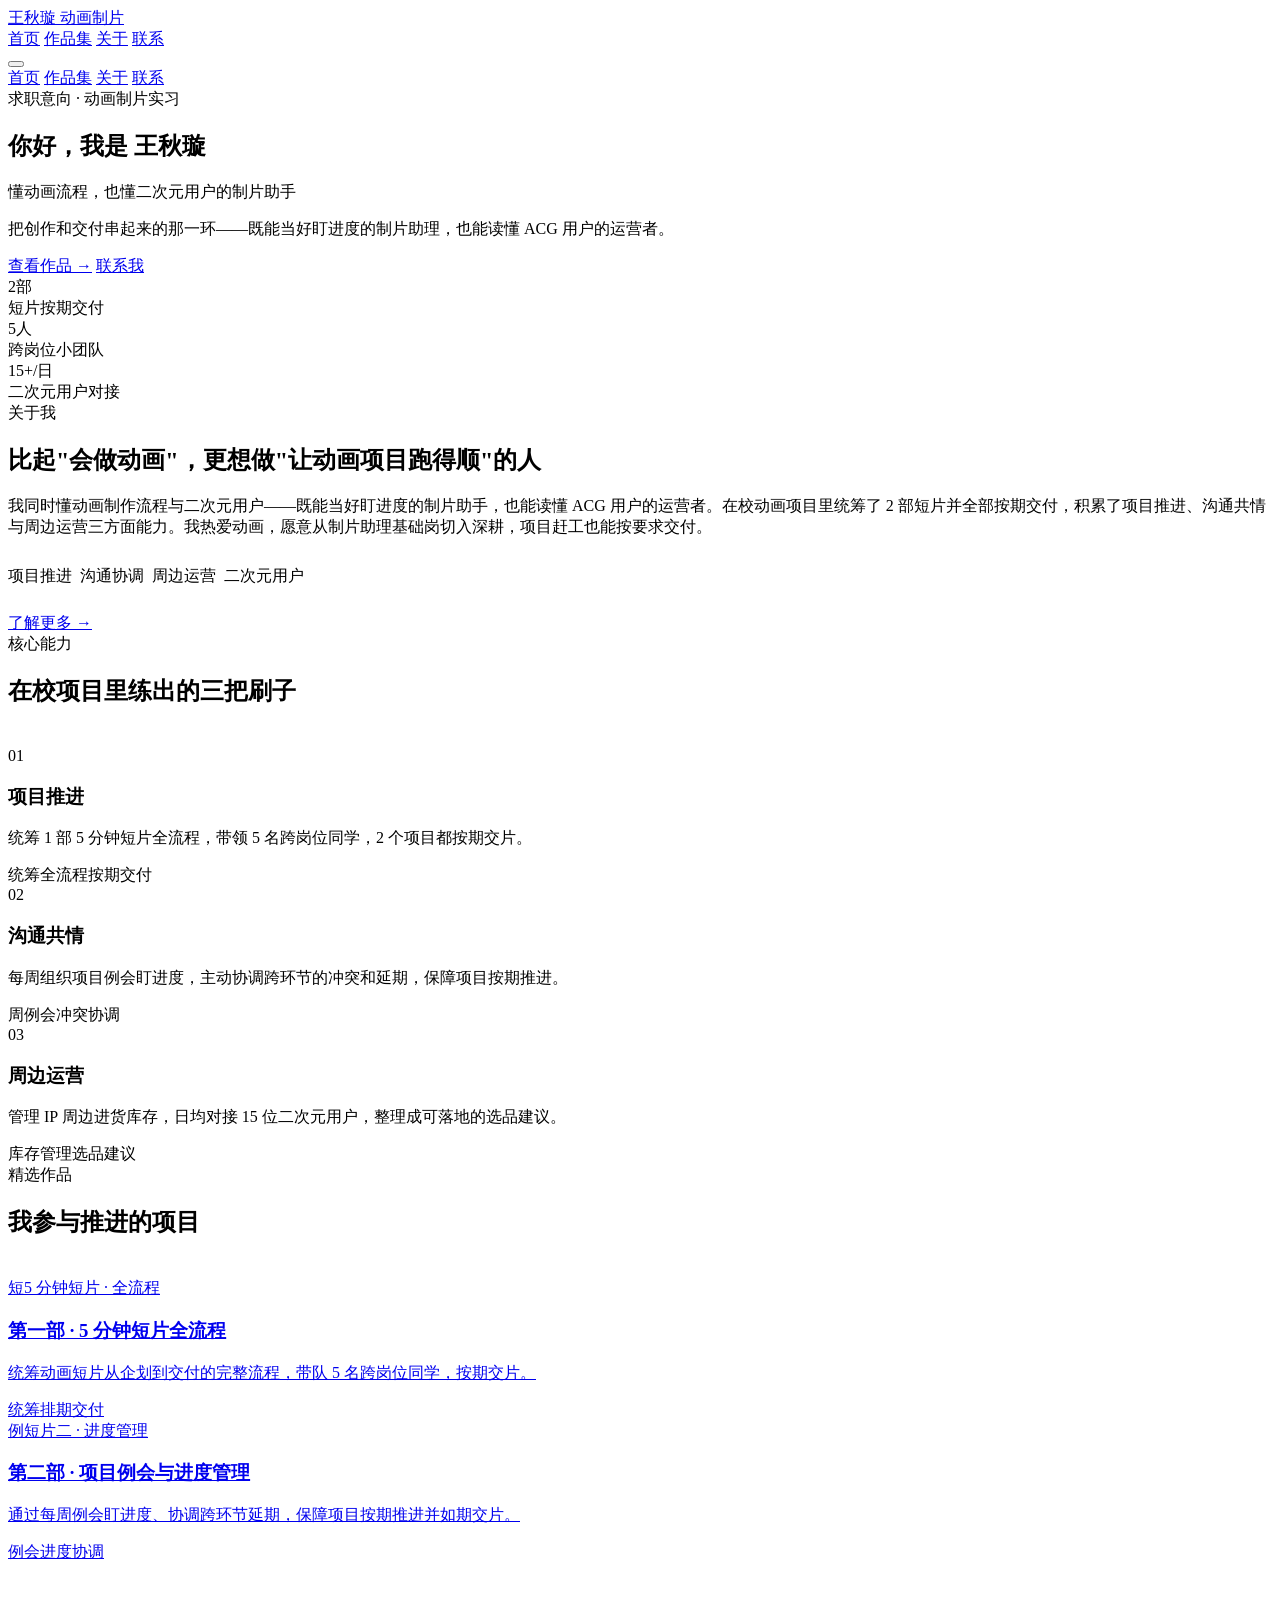
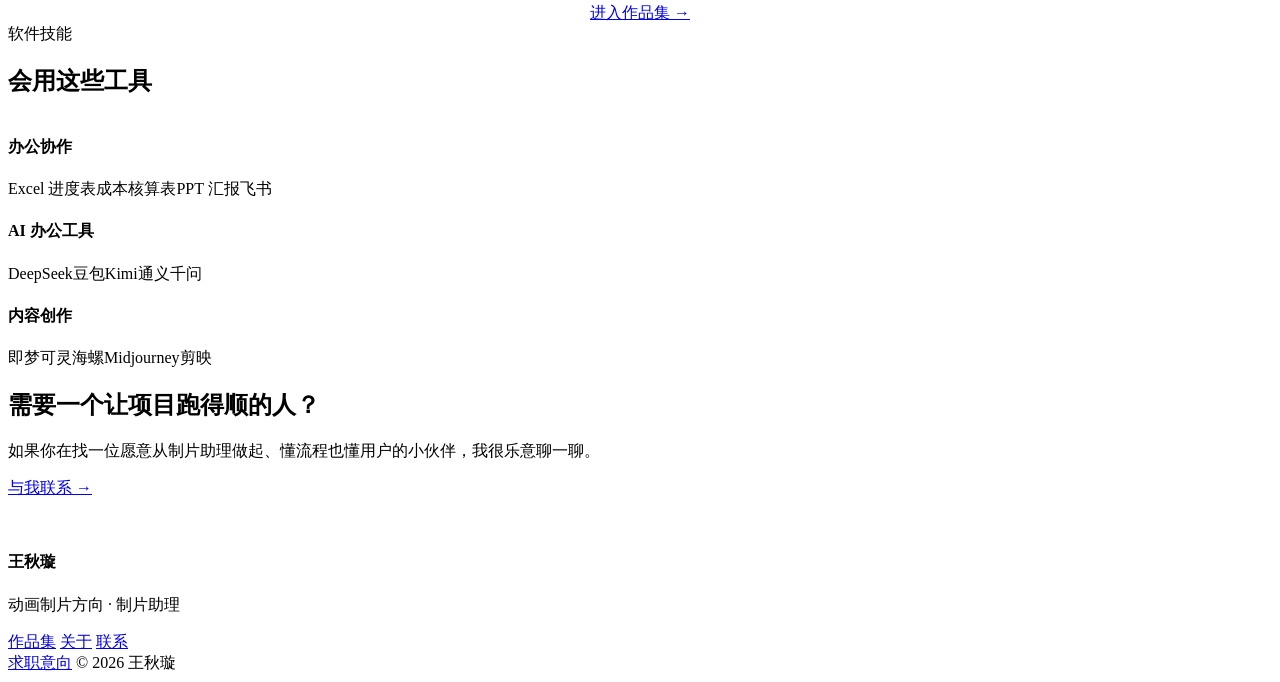
==== index.html @ 5dd46ca8 "add index.html" ====
<!doctype html>
<html lang="zh-CN">
<head>
  <meta charset="UTF-8" />
  <meta name="viewport" content="width=device-width, initial-scale=1.0" />
  <meta name="description" content="王秋璇 · 动画制片方向 · 个人作品集" />
  <title>王秋璇 · 动画制片</title>
  <link rel="icon" href="favicon.svg" type="image/svg+xml" />
  <link rel="stylesheet" href="css/style.css" />
</head>
<body>

  <div class="progress-bar"></div>

  <header class="site-header">
    <div class="container header-inner">
      <a class="brand" href="index.html" aria-label="回到首页">
        <span class="brand-name">王秋璇</span>
        <span class="brand-role">动画制片</span>
      </a>
      <nav class="site-nav" aria-label="主导航">
        <a href="index.html" class="active">首页</a>
        <a href="works.html">作品集</a>
        <a href="about.html">关于</a>
        <a href="contact.html">联系</a>
      </nav>
      <button class="menu-btn" aria-label="打开菜单" aria-expanded="false" type="button">
        <span class="bar"></span><span class="bar"></span><span class="bar"></span>
      </button>
    </div>
    <nav class="mobile-nav" aria-label="移动导航">
      <a href="index.html">首页</a>
      <a href="works.html">作品集</a>
      <a href="about.html">关于</a>
      <a href="contact.html">联系</a>
    </nav>
  </header>

  <!-- Hero：首屏入场动画（页面加载即触发） -->
  <section class="hero">
    <div class="container hero-inner">
      <span class="role-badge rise d1"><span class="dot"></span>求职意向 · 动画制片实习</span>
      <h1 class="rise d2">
        <span class="hi">你好，我是</span>
        王秋璇
      </h1>
      <p class="role-line rise d3">懂动画流程，也懂二次元用户的制片助手</p>
      <p class="tagline rise d4">把创作和交付串起来的那一环——既能当好盯进度的制片助理，也能读懂 ACG 用户的运营者。</p>
      <div class="actions rise d5">
        <a class="btn btn-primary" href="works.html">查看作品 <span class="ar">→</span></a>
        <a class="btn btn-outline" href="contact.html">联系我</a>
      </div>
      <div class="stats rise d5">
        <div class="stat"><div class="n">2<span>部</span></div><div class="l">短片按期交付</div></div>
        <div class="stat"><div class="n">5<span>人</span></div><div class="l">跨岗位小团队</div></div>
        <div class="stat"><div class="n">15<span>+/日</span></div><div class="l">二次元用户对接</div></div>
      </div>
    </div>
  </section>

  <!-- 定位 / 个人介绍 -->
  <section class="section">
    <div class="container">
      <div class="section-head reveal">
        <span class="eyebrow">关于我</span>
        <h2>比起"会做动画"，更想做"让动画项目跑得顺"的人</h2>
        <p>我同时懂动画制作流程与二次元用户——既能当好盯进度的制片助手，也能读懂 ACG 用户的运营者。在校动画项目里统筹了 2 部短片并全部按期交付，积累了项目推进、沟通共情与周边运营三方面能力。我热爱动画，愿意从制片助理基础岗切入深耕，项目赶工也能按要求交付。</p>
      </div>
      <div style="margin-top:1.8rem; display:flex; flex-wrap:wrap; gap:0.5rem" class="reveal" data-delay="1">
        <span class="chip">项目推进</span>
        <span class="chip">沟通协调</span>
        <span class="chip">周边运营</span>
        <span class="chip">二次元用户</span>
      </div>
      <div style="margin-top:1.6rem" class="reveal" data-delay="2">
        <a class="btn btn-ghost" href="about.html">了解更多 <span class="ar">→</span></a>
      </div>
    </div>
  </section>

  <!-- 三项核心能力 -->
  <section class="section section-tight">
    <div class="container">
      <div class="section-head reveal">
        <span class="eyebrow">核心能力</span>
        <h2>在校项目里练出的三把刷子</h2>
      </div>
      <div class="grid-3" style="margin-top:2.5rem">
        <div class="focus-card reveal">
          <span class="num">01</span>
          <h3>项目推进</h3>
          <p>统筹 1 部 5 分钟短片全流程，带领 5 名跨岗位同学，2 个项目都按期交片。</p>
          <div class="stat"><span class="chip">统筹全流程</span><span class="chip">按期交付</span></div>
        </div>
        <div class="focus-card reveal" data-delay="1">
          <span class="num">02</span>
          <h3>沟通共情</h3>
          <p>每周组织项目例会盯进度，主动协调跨环节的冲突和延期，保障项目按期推进。</p>
          <div class="stat"><span class="chip">周例会</span><span class="chip">冲突协调</span></div>
        </div>
        <div class="focus-card reveal" data-delay="2">
          <span class="num">03</span>
          <h3>周边运营</h3>
          <p>管理 IP 周边进货库存，日均对接 15 位二次元用户，整理成可落地的选品建议。</p>
          <div class="stat"><span class="chip">库存管理</span><span class="chip">选品建议</span></div>
        </div>
      </div>
    </div>
  </section>

  <!-- 精选作品 -->
  <section class="section section-tight">
    <div class="container">
      <div class="section-head reveal">
        <span class="eyebrow">精选作品</span>
        <h2>我参与推进的项目</h2>
      </div>
      <div class="grid-2" style="margin-top:2.5rem">
        <a class="card reveal" href="works.html">
          <div class="card-cover"><span class="initial">短</span><span class="cat">5 分钟短片 · 全流程</span></div>
          <div class="card-body">
            <h3>第一部 · 5 分钟短片全流程</h3>
            <p>统筹动画短片从企划到交付的完整流程，带队 5 名跨岗位同学，按期交片。</p>
            <div class="card-tags"><span class="chip">统筹</span><span class="chip">排期</span><span class="chip">交付</span></div>
          </div>
        </a>
        <a class="card reveal" data-delay="1" href="works.html">
          <div class="card-cover"><span class="initial">例</span><span class="cat">短片二 · 进度管理</span></div>
          <div class="card-body">
            <h3>第二部 · 项目例会与进度管理</h3>
            <p>通过每周例会盯进度、协调跨环节延期，保障项目按期推进并如期交片。</p>
            <div class="card-tags"><span class="chip">例会</span><span class="chip">进度</span><span class="chip">协调</span></div>
          </div>
        </a>
      </div>
      <div style="margin-top:2.5rem; text-align:center" class="reveal">
        <a class="btn btn-outline" href="works.html">进入作品集 <span class="ar">→</span></a>
      </div>
    </div>
  </section>

  <!-- 软件技能 -->
  <section class="section section-tight">
    <div class="container">
      <div class="section-head center reveal">
        <span class="eyebrow">软件技能</span>
        <h2>会用这些工具</h2>
      </div>
      <div class="grid-3" style="margin-top:2.5rem">
        <div class="tools-group reveal">
          <h4>办公协作</h4>
          <div>
            <span class="tag">Excel 进度表</span><span class="tag">成本核算表</span><span class="tag">PPT 汇报</span><span class="tag">飞书</span>
          </div>
        </div>
        <div class="tools-group reveal" data-delay="1">
          <h4>AI 办公工具</h4>
          <div>
            <span class="tag">DeepSeek</span><span class="tag">豆包</span><span class="tag">Kimi</span><span class="tag">通义千问</span>
          </div>
        </div>
        <div class="tools-group reveal" data-delay="2">
          <h4>内容创作</h4>
          <div>
            <span class="tag">即梦</span><span class="tag">可灵</span><span class="tag">海螺</span><span class="tag">Midjourney</span><span class="tag">剪映</span>
          </div>
        </div>
      </div>
    </div>
  </section>

  <!-- 底部 CTA -->
  <section class="section section-tight" style="padding-bottom:2rem">
    <div class="container">
      <div class="cta reveal">
        <h2>需要一个让项目跑得顺的人？</h2>
        <p>如果你在找一位愿意从制片助理做起、懂流程也懂用户的小伙伴，我很乐意聊一聊。</p>
        <div class="actions">
          <a class="btn btn-light" href="contact.html">与我联系 <span class="ar">→</span></a>
        </div>
      </div>
    </div>
  </section>

  <footer class="site-footer">
    <div class="container footer-inner">
      <div class="footer-brand">
        <h4>王秋璇</h4>
        <p>动画制片方向 · 制片助理</p>
      </div>
      <nav class="footer-nav" aria-label="页脚导航">
        <a href="works.html">作品集</a>
        <a href="about.html">关于</a>
        <a href="contact.html">联系</a>
      </nav>
      <div class="footer-links">
        <a href="contact.html">求职意向</a>
        <span class="year">© <span id="year"></span> 王秋璇</span>
      </div>
    </div>
  </footer>

  <script src="js/main.js"></script>
  <script>document.getElementById("year").textContent = new Date().getFullYear();</script>
</body>
</html>
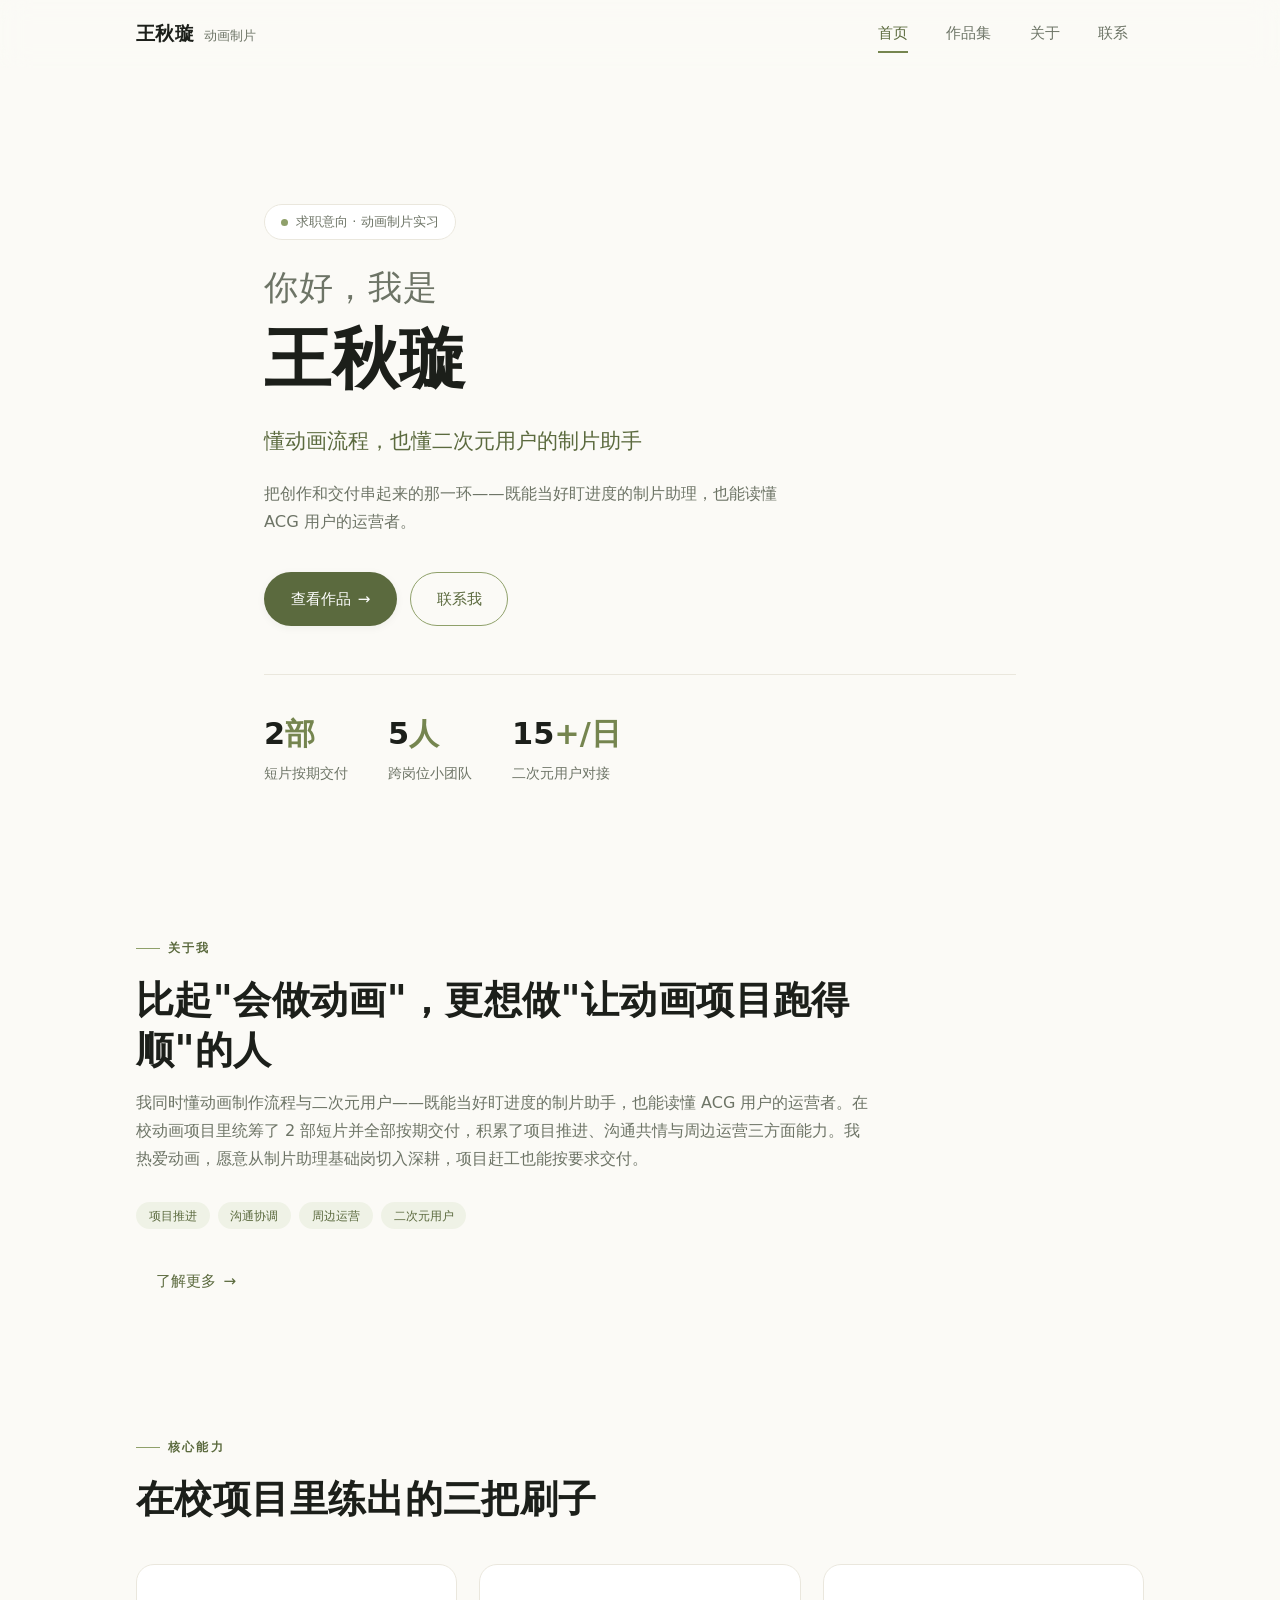
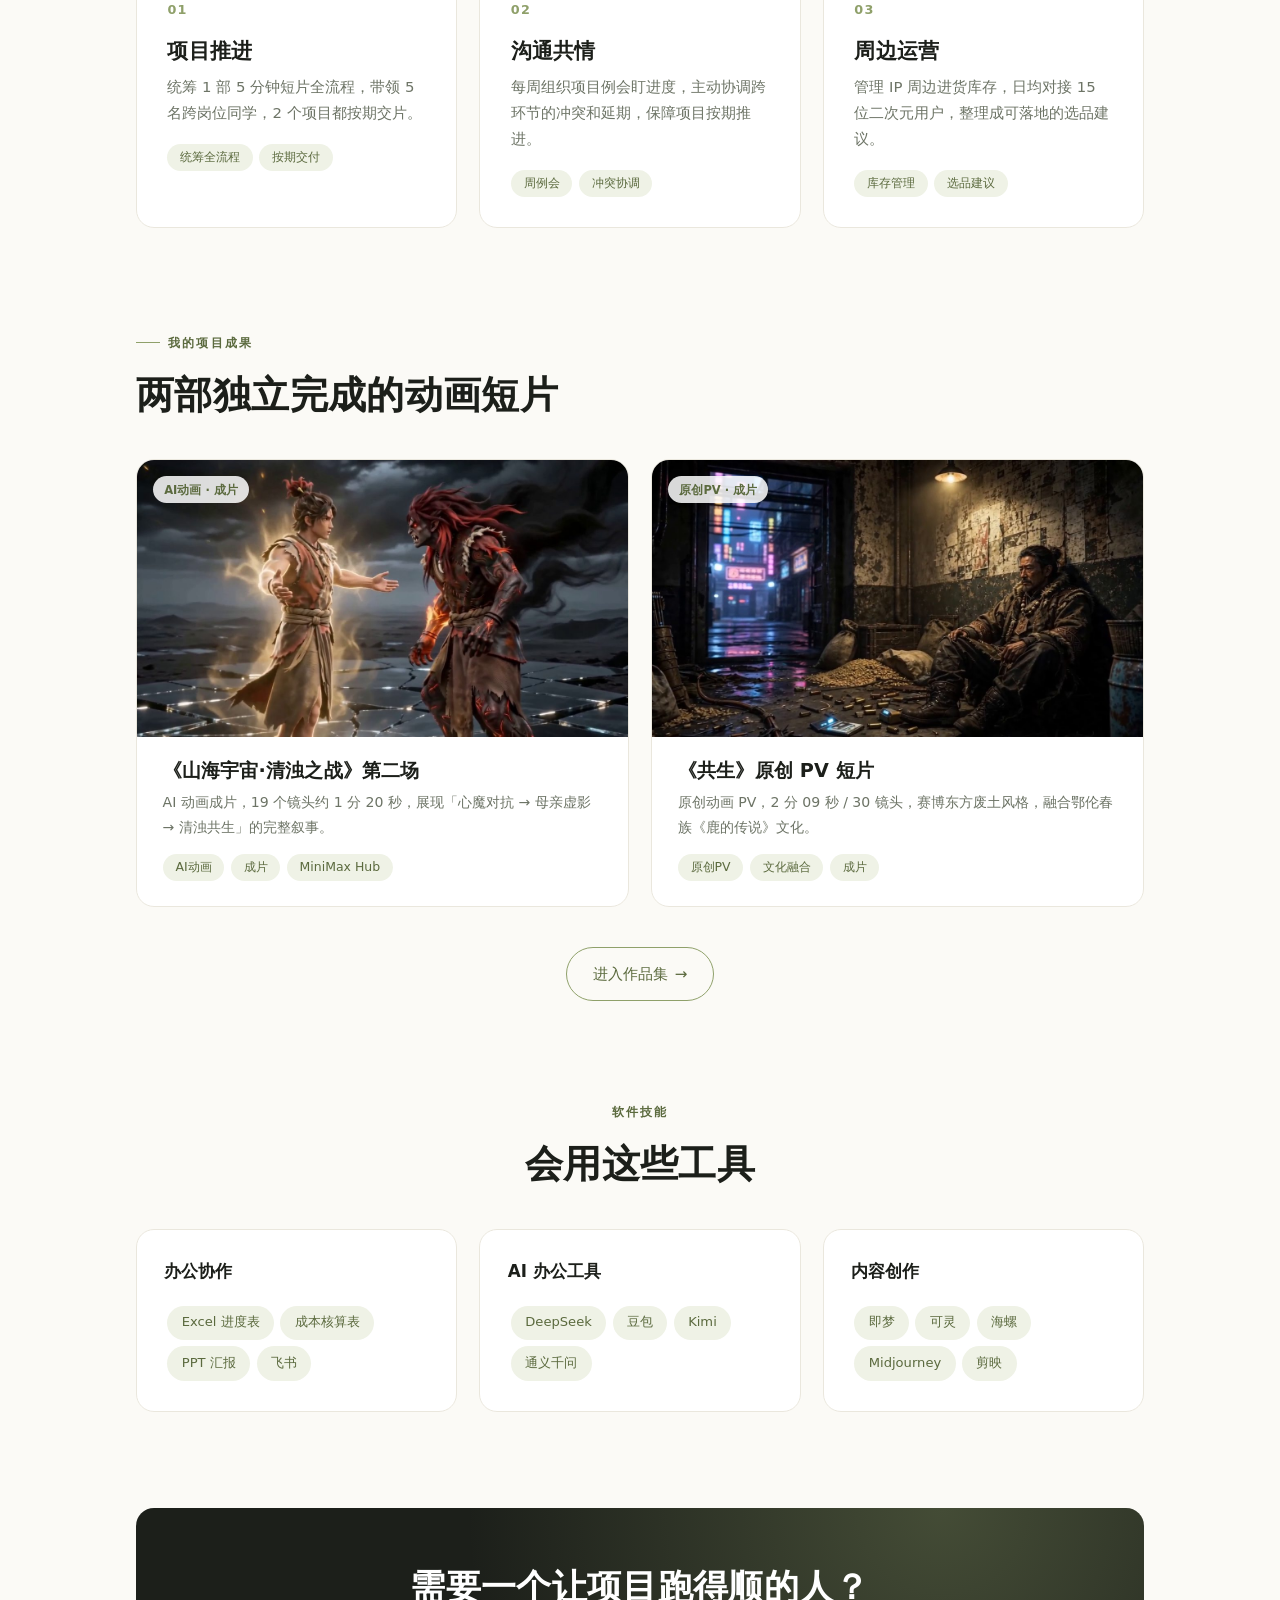
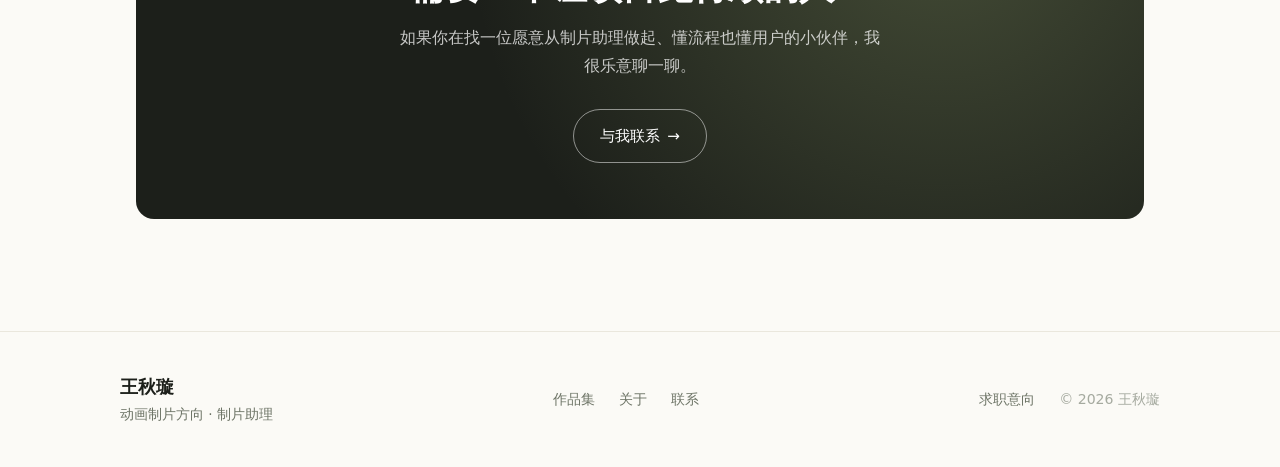
==== commit 9e6fc719: "update index.html" ====
--- a/index.html
+++ b/index.html
@@ -108,28 +108,34 @@
     </div>
   </section>
 
-  <!-- 精选作品 -->
+  <!-- 我的项目成果 -->
   <section class="section section-tight">
     <div class="container">
       <div class="section-head reveal">
-        <span class="eyebrow">精选作品</span>
-        <h2>我参与推进的项目</h2>
+        <span class="eyebrow">我的项目成果</span>
+        <h2>两部独立完成的动画短片</h2>
       </div>
       <div class="grid-2" style="margin-top:2.5rem">
         <a class="card reveal" href="works.html">
-          <div class="card-cover"><span class="initial">短</span><span class="cat">5 分钟短片 · 全流程</span></div>
+          <div class="card-cover">
+            <img src="assets/works/covers/qingzhuo_cover.jpg" alt="《清浊之战》封面" />
+            <span class="cat">AI动画 · 成片</span>
+          </div>
           <div class="card-body">
-            <h3>第一部 · 5 分钟短片全流程</h3>
-            <p>统筹动画短片从企划到交付的完整流程，带队 5 名跨岗位同学，按期交片。</p>
-            <div class="card-tags"><span class="chip">统筹</span><span class="chip">排期</span><span class="chip">交付</span></div>
+            <h3>《山海宇宙·清浊之战》第二场</h3>
+            <p>AI 动画成片，19 个镜头约 1 分 20 秒，展现「心魔对抗 → 母亲虚影 → 清浊共生」的完整叙事。</p>
+            <div class="card-tags"><span class="chip">AI动画</span><span class="chip">成片</span><span class="chip">MiniMax Hub</span></div>
           </div>
         </a>
         <a class="card reveal" data-delay="1" href="works.html">
-          <div class="card-cover"><span class="initial">例</span><span class="cat">短片二 · 进度管理</span></div>
+          <div class="card-cover">
+            <img src="assets/works/covers/gongsheng_cover.jpg" alt="《共生》PV封面" />
+            <span class="cat">原创PV · 成片</span>
+          </div>
           <div class="card-body">
-            <h3>第二部 · 项目例会与进度管理</h3>
-            <p>通过每周例会盯进度、协调跨环节延期，保障项目按期推进并如期交片。</p>
-            <div class="card-tags"><span class="chip">例会</span><span class="chip">进度</span><span class="chip">协调</span></div>
+            <h3>《共生》原创 PV 短片</h3>
+            <p>原创动画 PV，2 分 09 秒 / 30 镜头，赛博东方废土风格，融合鄂伦春族《鹿的传说》文化。</p>
+            <div class="card-tags"><span class="chip">原创PV</span><span class="chip">文化融合</span><span class="chip">成片</span></div>
           </div>
         </a>
       </div>
--- a/css/style.css
+++ b/css/style.css
@@ -0,0 +1,289 @@
+/* ===== 王秋璇 · 简约现代 · 燕麦绿调 ===== */
+:root {
+  --bg: #fbfaf6;
+  --surface: #ffffff;
+  --ink: #1c1f1a;
+  --ink-soft: #6d7466;
+  --line: #eae7dd;
+  --sage-100: #eff2e6;
+  --sage-200: #e1e8d3;
+  --sage-500: #8fa06a;
+  --sage-600: #75854f;
+  --sage-700: #5b6a3e;
+  --accent: #d9825b;
+  --shadow-sm: 0 2px 8px rgba(28, 31, 26, 0.05);
+  --shadow-md: 0 16px 40px -18px rgba(91, 106, 62, 0.25);
+  --radius: 18px;
+  --ease: cubic-bezier(0.22, 1, 0.36, 1);
+}
+
+* { margin: 0; padding: 0; box-sizing: border-box; }
+html { scroll-behavior: smooth; }
+
+body {
+  font-family: "PingFang SC", "Microsoft YaHei", system-ui, -apple-system, sans-serif;
+  background: var(--bg);
+  color: var(--ink);
+  line-height: 1.75;
+  -webkit-font-smoothing: antialiased;
+  overflow-x: hidden;
+}
+
+h1, h2, h3 { font-weight: 600; line-height: 1.3; letter-spacing: 0.01em; }
+
+a { color: inherit; text-decoration: none; }
+img { max-width: 100%; }
+::selection { background: var(--sage-200); color: var(--ink); }
+
+.container { width: 100%; max-width: 68rem; margin: 0 auto; padding: 0 1.5rem; }
+@media (min-width: 768px) { .container { padding: 0 2.5rem; } }
+
+/* ===== 顶部滚动进度条 ===== */
+.progress-bar { position: fixed; top: 0; left: 0; height: 3px; width: 0; z-index: 100; background: linear-gradient(90deg, var(--sage-500), var(--sage-700)); transition: width 0.1s linear; }
+
+/* ===== 首屏入场动画（页面加载即触发） ===== */
+@keyframes rise { from { opacity: 0; transform: translateY(26px); } to { opacity: 1; transform: translateY(0); } }
+.rise { opacity: 0; animation: rise 0.9s var(--ease) both; }
+.rise.d1 { animation-delay: 0.1s; }
+.rise.d2 { animation-delay: 0.2s; }
+.rise.d3 { animation-delay: 0.32s; }
+.rise.d4 { animation-delay: 0.44s; }
+.rise.d5 { animation-delay: 0.56s; }
+
+/* ===== 滚动进入动画 ===== */
+.reveal { opacity: 0; transform: translateY(26px); transition: opacity 0.8s var(--ease), transform 0.8s var(--ease); }
+.reveal.in { opacity: 1; transform: translateY(0); }
+.reveal[data-delay="1"] { transition-delay: 0.1s; }
+.reveal[data-delay="2"] { transition-delay: 0.2s; }
+.reveal[data-delay="3"] { transition-delay: 0.3s; }
+
+/* ===== 按钮 ===== */
+.btn {
+  display: inline-flex; align-items: center; justify-content: center; gap: 0.45rem;
+  padding: 0.8rem 1.6rem; border-radius: 999px; font-size: 0.95rem; font-weight: 500;
+  border: 1px solid transparent; cursor: pointer;
+  transition: transform 0.3s var(--ease), box-shadow 0.3s, background 0.3s, color 0.3s, border-color 0.3s;
+}
+.btn:active { transform: scale(0.97); }
+.btn:focus-visible { outline: 2px solid var(--sage-600); outline-offset: 2px; }
+.btn-primary { background: var(--sage-700); color: #fff; box-shadow: var(--shadow-sm); }
+.btn-primary:hover { transform: translateY(-2px); box-shadow: var(--shadow-md); background: var(--sage-600); }
+.btn-outline { border-color: var(--sage-500); color: var(--sage-700); background: transparent; }
+.btn-outline:hover { transform: translateY(-2px); background: var(--sage-100); }
+.btn-ghost { color: var(--sage-700); background: transparent; padding: 0.8rem 1.2rem; }
+.btn-ghost:hover { background: var(--sage-100); transform: translateX(2px); }
+.btn .ar { transition: transform 0.3s var(--ease); display: inline-block; }
+.btn:hover .ar { transform: translateX(4px); }
+
+/* ===== 标签 ===== */
+.eyebrow { display: inline-flex; align-items: center; gap: 0.5rem; font-size: 0.78rem; font-weight: 600; letter-spacing: 0.18em; color: var(--sage-700); text-transform: uppercase; margin-bottom: 1rem; }
+.eyebrow::before { content: ""; width: 1.5rem; height: 1px; background: var(--sage-500); }
+.chip { display: inline-block; background: var(--sage-100); color: var(--sage-700); padding: 0.15rem 0.8rem; border-radius: 999px; font-size: 0.78rem; font-weight: 500; }
+
+/* ===== 区块标题 ===== */
+.section-head { max-width: 46rem; }
+.section-head.center { margin: 0 auto; text-align: center; }
+.section-head.center .eyebrow::before { display: none; }
+.section-head h2 { font-size: 1.9rem; }
+@media (min-width: 768px) { .section-head h2 { font-size: 2.4rem; } }
+.section-head p { margin-top: 0.9rem; color: var(--ink-soft); }
+
+/* ===== 导航 ===== */
+.site-header { position: sticky; top: 0; z-index: 60; background: rgba(251, 250, 246, 0.82); backdrop-filter: blur(14px); border-bottom: 1px solid transparent; transition: border-color 0.3s, box-shadow 0.3s; }
+.site-header.scrolled { border-color: var(--line); box-shadow: var(--shadow-sm); }
+.header-inner { display: flex; align-items: center; justify-content: space-between; height: 4.2rem; }
+.brand { display: flex; align-items: baseline; gap: 0.6rem; }
+.brand-name { font-size: 1.2rem; font-weight: 700; letter-spacing: 0.02em; }
+.brand-role { font-size: 0.8rem; color: var(--ink-soft); }
+.site-nav { display: flex; gap: 0.4rem; }
+.site-nav a { position: relative; padding: 0.5rem 1rem; border-radius: 999px; font-size: 0.95rem; color: var(--ink-soft); transition: color 0.25s; }
+.site-nav a:hover { color: var(--ink); }
+.site-nav a.active { color: var(--sage-700); }
+.site-nav a.active::after { content: ""; position: absolute; left: 1rem; right: 1rem; bottom: 0.1rem; height: 2px; background: var(--sage-600); }
+
+.menu-btn { display: none; width: 2.6rem; height: 2.6rem; align-items: center; justify-content: center; background: transparent; border: none; cursor: pointer; border-radius: 0.6rem; color: var(--ink); }
+.menu-btn:hover { background: var(--sage-100); }
+.menu-btn .bar { display: block; width: 1.3rem; height: 2px; background: currentColor; margin: 3px 0; transition: all 0.3s; }
+.menu-btn.open .bar:nth-child(1) { transform: translateY(5px) rotate(45deg); }
+.menu-btn.open .bar:nth-child(2) { opacity: 0; }
+.menu-btn.open .bar:nth-child(3) { transform: translateY(-5px) rotate(-45deg); }
+.mobile-nav { display: none; background: var(--bg); border-top: 1px solid var(--line); padding: 0.5rem 1.5rem 1rem; }
+.mobile-nav.open { display: block; }
+.mobile-nav a { display: block; padding: 0.85rem 1rem; border-radius: 0.75rem; font-weight: 500; color: var(--ink-soft); }
+.mobile-nav a:hover, .mobile-nav a.active { background: var(--sage-100); color: var(--sage-700); }
+@media (max-width: 767px) { .site-nav { display: none; } .menu-btn { display: flex; } }
+
+/* ===== 页脚 ===== */
+.site-footer { border-top: 1px solid var(--line); margin-top: 5rem; }
+.footer-inner { display: flex; flex-direction: column; align-items: center; justify-content: space-between; gap: 1.25rem; padding: 2.5rem 1.5rem; text-align: center; }
+@media (min-width: 768px) { .footer-inner { flex-direction: row; text-align: left; } }
+.footer-brand h4 { font-size: 1.1rem; }
+.footer-brand p { color: var(--ink-soft); font-size: 0.85rem; }
+.footer-nav, .footer-links { display: flex; gap: 1.5rem; font-size: 0.88rem; color: var(--ink-soft); }
+.footer-nav a, .footer-links a { transition: color 0.2s; }
+.footer-nav a:hover, .footer-links a:hover { color: var(--sage-700); }
+.footer-links .year { color: rgba(109,116,102,0.6); }
+
+/* ===== Hero ===== */
+.hero { padding: 6rem 0 4rem; }
+@media (min-width: 768px) { .hero { padding: 8.5rem 0 4.5rem; } }
+.hero-inner { max-width: 52rem; }
+.hero .role-badge { display: inline-flex; align-items: center; gap: 0.5rem; border: 1px solid var(--line); background: var(--surface); padding: 0.35rem 1rem; border-radius: 999px; font-size: 0.82rem; color: var(--ink-soft); }
+.hero .role-badge .dot { width: 7px; height: 7px; border-radius: 50%; background: var(--sage-500); animation: blink 2s infinite; }
+@keyframes blink { 0%,100% { opacity: 1; } 50% { opacity: 0.3; } }
+.hero h1 { margin-top: 1.6rem; font-size: 2.9rem; }
+@media (min-width: 768px) { .hero h1 { font-size: 4.2rem; } }
+.hero h1 .hi { display: block; font-size: 0.5em; color: var(--ink-soft); font-weight: 500; margin-bottom: 0.4rem; letter-spacing: 0.02em; }
+.hero .role-line { margin-top: 1.2rem; font-size: 1.15rem; font-weight: 500; color: var(--sage-700); }
+@media (min-width: 768px) { .hero .role-line { font-size: 1.3rem; } }
+.hero .tagline { margin-top: 1.3rem; max-width: 34rem; color: var(--ink-soft); font-size: 1.02rem; }
+.hero .actions { margin-top: 2.2rem; display: flex; flex-wrap: wrap; gap: 0.8rem; }
+.hero .stats { display: flex; flex-wrap: wrap; gap: 2.5rem; margin-top: 3rem; padding-top: 2rem; border-top: 1px solid var(--line); }
+.hero .stat { }
+.hero .stat .n { font-size: 1.9rem; font-weight: 700; color: var(--ink); }
+.hero .stat .n span { color: var(--sage-600); }
+.hero .stat .l { font-size: 0.85rem; color: var(--ink-soft); margin-top: 0.1rem; }
+
+/* ===== 区块 ===== */
+.section { padding: 4.5rem 0; }
+.section-tight { padding: 3rem 0; }
+
+/* ===== 能力卡片（简约） ===== */
+.focus-card { background: var(--surface); border: 1px solid var(--line); border-radius: var(--radius); padding: 1.9rem; transition: transform 0.35s var(--ease), box-shadow 0.35s, border-color 0.35s; }
+.focus-card:hover { transform: translateY(-4px); box-shadow: var(--shadow-md); border-color: var(--sage-200); }
+.focus-card .num { font-size: 0.8rem; font-weight: 700; color: var(--sage-500); letter-spacing: 0.1em; }
+.focus-card h3 { font-size: 1.3rem; margin-top: 0.9rem; }
+.focus-card p { margin-top: 0.6rem; font-size: 0.93rem; color: var(--ink-soft); }
+.focus-card .stat { margin-top: 1.1rem; display: flex; flex-wrap: wrap; gap: 0.4rem; }
+.grid-3 { display: grid; gap: 1.4rem; }
+@media (min-width: 640px) { .grid-3 { grid-template-columns: repeat(2, 1fr); } }
+@media (min-width: 1024px) { .grid-3 { grid-template-columns: repeat(3, 1fr); } }
+.grid-2 { display: grid; gap: 1.4rem; }
+@media (min-width: 640px) { .grid-2 { grid-template-columns: repeat(2, 1fr); } }
+
+/* ===== 作品卡片 ===== */
+.card { display: block; background: var(--surface); border: 1px solid var(--line); border-radius: var(--radius); overflow: hidden; transition: transform 0.35s var(--ease), box-shadow 0.35s, border-color 0.35s; }
+.card:hover { transform: translateY(-5px); box-shadow: var(--shadow-md); border-color: var(--sage-200); }
+.card:focus-visible { outline: 2px solid var(--sage-600); outline-offset: 2px; }
+.card-cover { aspect-ratio: 16/9; display: flex; align-items: center; justify-content: center; background: var(--sage-100); position: relative; overflow: hidden; }
+.card-cover .initial { font-size: 3rem; font-weight: 700; color: var(--sage-700); opacity: 0.9; transition: transform 0.5s var(--ease); }
+.card:hover .card-cover .initial { transform: scale(1.08); }
+.card-cover .cat { position: absolute; left: 1rem; top: 1rem; background: rgba(255,255,255,0.85); padding: 0.2rem 0.7rem; border-radius: 999px; font-size: 0.72rem; font-weight: 600; color: var(--sage-700); }
+.card-body { padding: 1.4rem 1.6rem 1.6rem; }
+.card-body h3 { font-size: 1.2rem; transition: color 0.25s; }
+.card:hover .card-body h3 { color: var(--sage-700); }
+.card-body p { margin-top: 0.4rem; font-size: 0.88rem; color: var(--ink-soft); }
+.card-tags { display: flex; flex-wrap: wrap; gap: 0.4rem; margin-top: 0.9rem; }
+
+/* 占位扩充卡 */
+.card-placeholder { display: flex; flex-direction: column; align-items: center; justify-content: center; gap: 0.6rem; min-height: 230px; border: 1.5px dashed var(--sage-300, #c3cdad); border-radius: var(--radius); color: var(--ink-soft); text-align: center; padding: 2rem; background: var(--surface); transition: all 0.3s var(--ease); }
+.card-placeholder:hover { border-color: var(--sage-600); transform: translateY(-3px); }
+.card-placeholder .plus { font-size: 1.7rem; color: var(--sage-500); font-weight: 300; }
+.card-placeholder p { font-size: 0.92rem; color: var(--ink); }
+.card-placeholder .hint { font-size: 0.78rem; opacity: 0.75; }
+
+/* ===== 工具标签 ===== */
+.tools-group { background: var(--surface); border: 1px solid var(--line); border-radius: var(--radius); padding: 1.7rem; transition: transform 0.3s var(--ease), box-shadow 0.3s; }
+.tools-group:hover { transform: translateY(-3px); box-shadow: var(--shadow-md); }
+.tools-group h4 { font-size: 1.05rem; margin-bottom: 1rem; }
+.tools-group .tag { display: inline-block; background: var(--sage-100); color: var(--sage-700); padding: 0.35rem 0.9rem; border-radius: 999px; font-size: 0.82rem; margin: 0.2rem; transition: all 0.2s; }
+.tools-group .tag:hover { background: var(--sage-700); color: #fff; transform: translateY(-2px); }
+
+/* ===== CTA ===== */
+.cta { background: var(--ink); color: #fff; border-radius: var(--radius); padding: 3.5rem 2.5rem; text-align: center; position: relative; overflow: hidden; }
+.cta::before { content: ""; position: absolute; inset: 0; background: radial-gradient(circle at 80% 0%, rgba(143,160,106,0.35), transparent 55%); }
+.cta h2 { position: relative; font-size: 1.9rem; }
+@media (min-width: 768px) { .cta h2 { font-size: 2.2rem; } }
+.cta p { position: relative; margin: 0.9rem auto 0; max-width: 30rem; color: rgba(255,255,255,0.75); }
+.cta .actions { position: relative; margin-top: 1.8rem; }
+.btn-light { border-color: rgba(255,255,255,0.5); color: #fff; background: transparent; }
+.btn-light:hover { background: rgba(255,255,255,0.12); transform: translateY(-2px); }
+
+/* ===== 页面头部 ===== */
+.page-hero { padding: 4.5rem 0 1rem; }
+.page-hero h1 { font-size: 2.3rem; }
+@media (min-width: 768px) { .page-hero h1 { font-size: 2.9rem; } }
+.page-hero .desc { margin-top: 1rem; max-width: 42rem; color: var(--ink-soft); }
+
+/* ===== 关于 ===== */
+.two-col { display: grid; gap: 3.5rem; margin-top: 3rem; }
+@media (min-width: 1024px) { .two-col { grid-template-columns: 1fr 1.5fr; } }
+.profile-list { margin-top: 1.2rem; }
+.profile-list .row { display: flex; justify-content: space-between; gap: 1rem; font-size: 0.92rem; padding: 0.5rem 0; border-bottom: 1px solid var(--line); }
+.profile-list .row:last-child { border-bottom: none; }
+.profile-list .row dt { color: var(--ink-soft); }
+.profile-list .row dd { font-weight: 500; }
+.profile-name { font-size: 1.7rem; }
+.profile-sub { color: var(--sage-700); font-weight: 500; margin-top: 0.2rem; }
+
+.timeline { margin-top: 1.2rem; border-left: 2px solid var(--sage-200); padding-left: 1.6rem; }
+.timeline-item { position: relative; padding-bottom: 2rem; }
+.timeline-item::before { content: ""; position: absolute; left: -2.05rem; top: 0.3rem; width: 0.6rem; height: 0.6rem; border-radius: 50%; background: var(--sage-500); border: 3px solid var(--bg); }
+.timeline-item .period { font-size: 0.78rem; font-weight: 600; letter-spacing: 0.08em; color: var(--sage-600); }
+.timeline-item h4 { font-size: 1.15rem; margin-top: 0.2rem; }
+.timeline-item .org { font-size: 0.88rem; font-weight: 500; color: var(--sage-700); }
+.timeline-item p.desc { margin-top: 0.4rem; font-size: 0.9rem; color: var(--ink-soft); }
+
+/* ===== 联系 ===== */
+.contact-grid { display: grid; gap: 3rem; margin-top: 3rem; }
+@media (min-width: 1024px) { .contact-grid { grid-template-columns: 1fr 1.5fr; } }
+.info-list { display: flex; flex-direction: column; gap: 1rem; }
+.info-row { display: flex; align-items: center; gap: 1rem; background: var(--surface); border: 1px solid var(--line); border-radius: var(--radius); padding: 1.3rem 1.5rem; transition: transform 0.3s var(--ease), box-shadow 0.3s; }
+.info-row:hover { transform: translateY(-3px); box-shadow: var(--shadow-md); }
+.info-row .k { font-size: 0.78rem; font-weight: 600; letter-spacing: 0.12em; color: var(--sage-600); width: 4.2rem; flex-shrink: 0; }
+.info-row .v { font-weight: 500; }
+.info-row .v.placeholder { color: var(--ink-soft); font-weight: 400; }
+.info-row .v .mail-link { color: var(--sage-600); font-weight: 500; text-decoration: none; border-bottom: 1px solid transparent; transition: color 0.2s, border-color 0.2s; }
+.info-row .v .mail-link:hover { color: var(--sage-500); border-color: var(--sage-500); }
+
+.form-card { background: var(--surface); border: 1px solid var(--line); border-radius: var(--radius); padding: 2rem; }
+.form-grid { display: grid; gap: 1.4rem; }
+@media (min-width: 640px) { .form-grid.two { grid-template-columns: repeat(2, 1fr); } }
+.field label { display: block; font-size: 0.9rem; font-weight: 500; margin-bottom: 0.45rem; }
+.field input, .field textarea { width: 100%; background: var(--bg); border: 1px solid var(--line); border-radius: 0.9rem; padding: 0.8rem 1rem; font-size: 0.95rem; color: var(--ink); font-family: inherit; transition: border-color 0.2s, box-shadow 0.25s; }
+.field input:focus, .field textarea:focus { outline: none; border-color: var(--sage-500); box-shadow: 0 0 0 3px rgba(143,160,106,0.2); }
+.field input.error, .field textarea.error { border-color: #dd8888; }
+.field .err { display: block; margin-top: 0.35rem; font-size: 0.8rem; color: #c25d5d; }
+textarea { resize: none; min-height: 9rem; }
+
+.form-success { text-align: center; padding: 4rem 1rem; }
+.form-success .icon { width: 4rem; height: 4rem; margin: 0 auto; display: flex; align-items: center; justify-content: center; background: var(--sage-100); color: var(--sage-700); border-radius: 50%; font-size: 1.5rem; animation: pop 0.5s var(--ease); }
+@keyframes pop { from { transform: scale(0.5); opacity: 0; } to { transform: scale(1); opacity: 1; } }
+.form-success h3 { margin-top: 1.4rem; font-size: 1.5rem; }
+.form-success p { margin-top: 0.7rem; color: var(--ink-soft); }
+.form-success .btn { margin-top: 1.8rem; }
+.hidden { display: none !important; }
+
+/* ===== 作品图片封面 ===== */
+.card-cover img { width: 100%; height: 100%; object-fit: cover; transition: transform 0.5s var(--ease); }
+.card:hover .card-cover img { transform: scale(1.06); }
+
+/* ===== 文档卡封面（色块 + 首字） ===== */
+.cover-block { width: 100%; aspect-ratio: 16/9; display: flex; flex-direction: column; align-items: center; justify-content: center; gap: 0.5rem; color: #fff; background: linear-gradient(135deg, var(--sage-600), var(--sage-700)); }
+.cover-block .big { font-size: 2.6rem; font-weight: 700; }
+.cover-block .label { font-size: 0.72rem; letter-spacing: 0.16em; opacity: 0.88; }
+.cover-block.accent { background: linear-gradient(135deg, var(--accent), #c25e37); }
+.cover-block.tint { background: linear-gradient(135deg, var(--sage-500), var(--sage-700)); }
+
+/* ===== 画廊（IP周边 / 插画） ===== */
+.gallery { display: grid; gap: 1.4rem; }
+@media (min-width: 640px) { .gallery { grid-template-columns: repeat(2, 1fr); } }
+@media (min-width: 1024px) { .gallery { grid-template-columns: repeat(3, 1fr); } }
+.gal-item { display: block; border: 1px solid var(--line); border-radius: var(--radius); overflow: hidden; background: var(--surface); transition: transform 0.35s var(--ease), box-shadow 0.35s; }
+.gal-item:hover { transform: translateY(-4px); box-shadow: var(--shadow-md); }
+.gal-item img { width: 100%; display: block; aspect-ratio: 4/3; object-fit: cover; }
+.gal-item .cap { padding: 0.7rem 1rem; font-size: 0.85rem; color: var(--ink-soft); line-height: 1.4; }
+
+/* 视频卡片播放角标 */
+.play-badge { position: absolute; right: 1rem; bottom: 1rem; width: 3rem; height: 3rem; border-radius: 50%; background: rgba(28,31,26,0.7); color: #fff; display: flex; align-items: center; justify-content: center; font-size: 1.1rem; backdrop-filter: blur(4px); }
+
+/* ===== 画廊封面容器 + 实物周边角标 ===== */
+.gal-cover { position: relative; overflow: hidden; }
+.gal-cover img { width: 100%; display: block; aspect-ratio: 4/3; object-fit: cover; }
+.gal-cover.tall img { aspect-ratio: 3/4; }
+.badge-real { position: absolute; left: 0.8rem; top: 0.8rem; background: var(--accent); color: #fff; padding: 0.2rem 0.75rem; border-radius: 999px; font-size: 0.72rem; font-weight: 600; letter-spacing: 0.04em; box-shadow: 0 2px 8px rgba(0,0,0,0.22); }
+.badge-real::before { content: "●"; margin-right: 0.3rem; font-size: 0.55rem; }
+/* 画廊子分组标题 */
+.gal-group-title { margin-top: 2.5rem; display: flex; align-items: center; gap: 0.7rem; flex-wrap: wrap; }
+.gal-group-title h3 { font-size: 1.25rem; }
+.gal-group-title .note { font-size: 0.82rem; color: var(--ink-soft); }
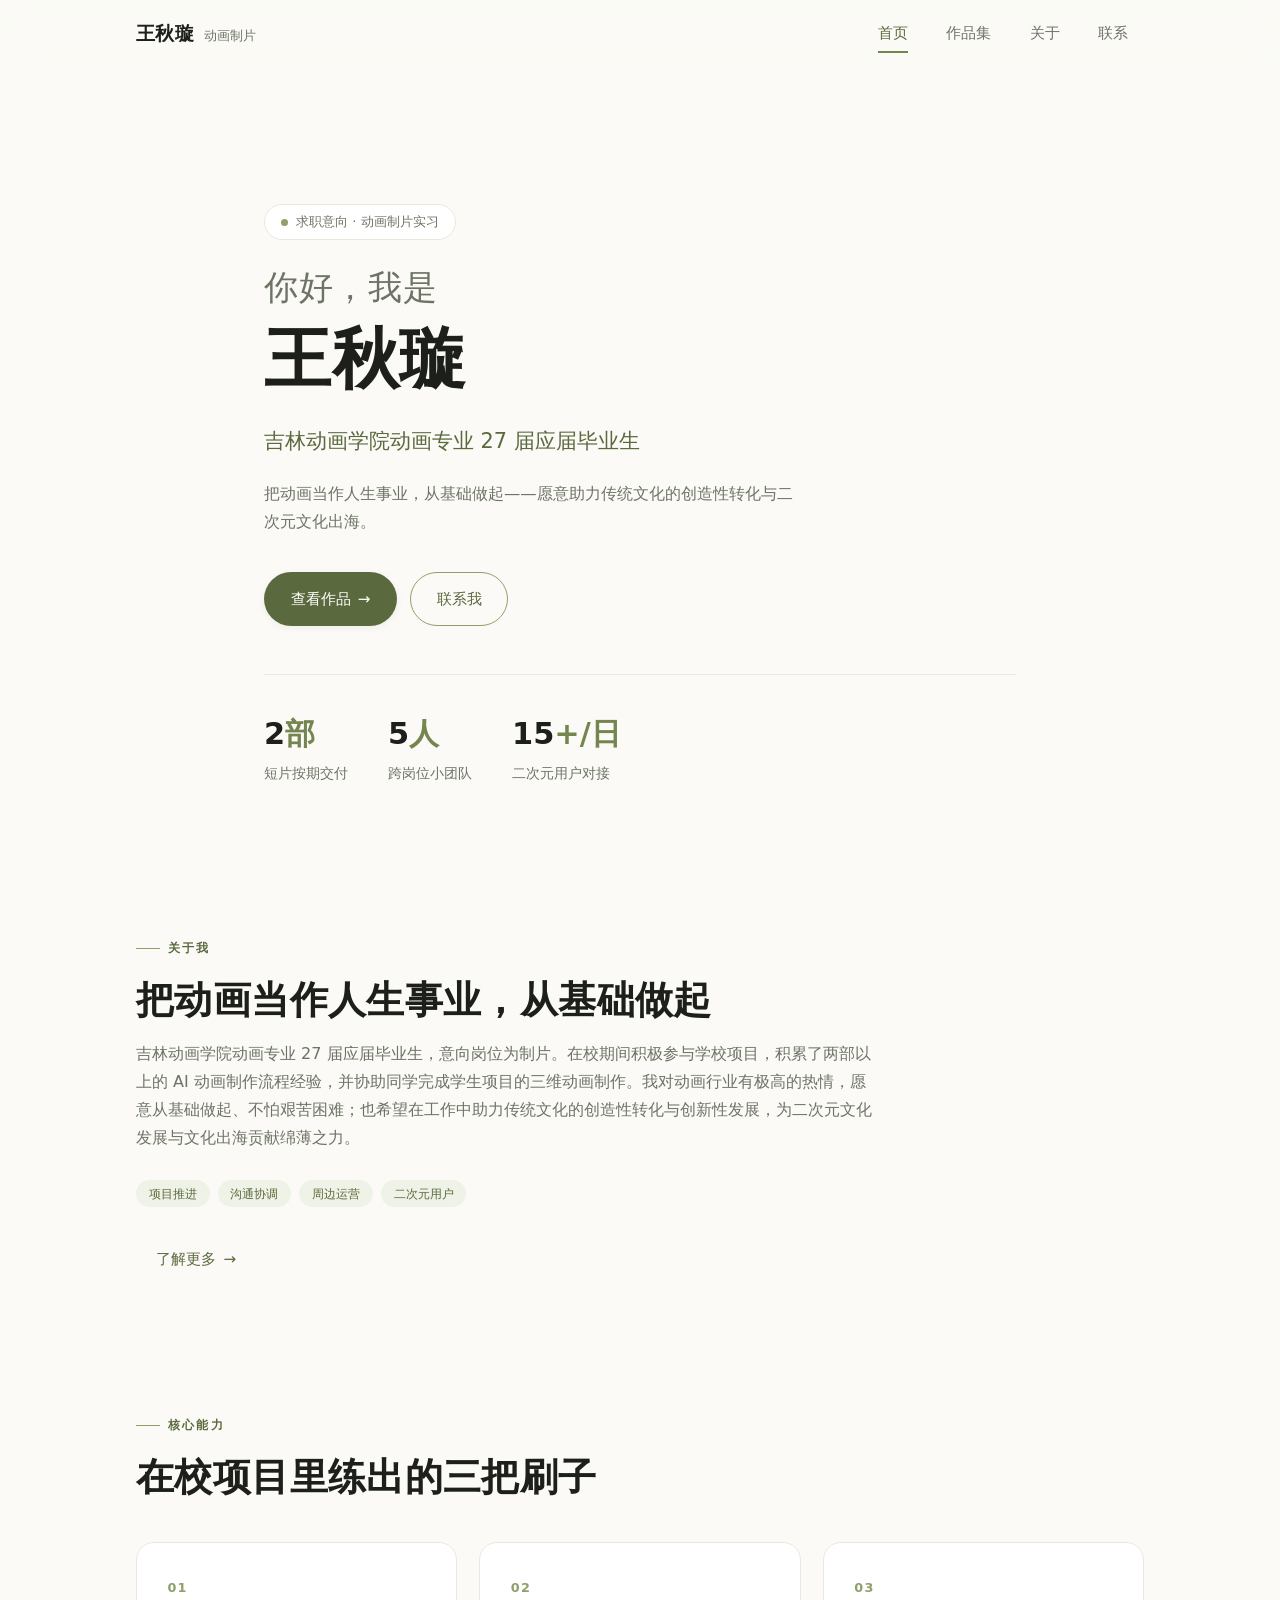
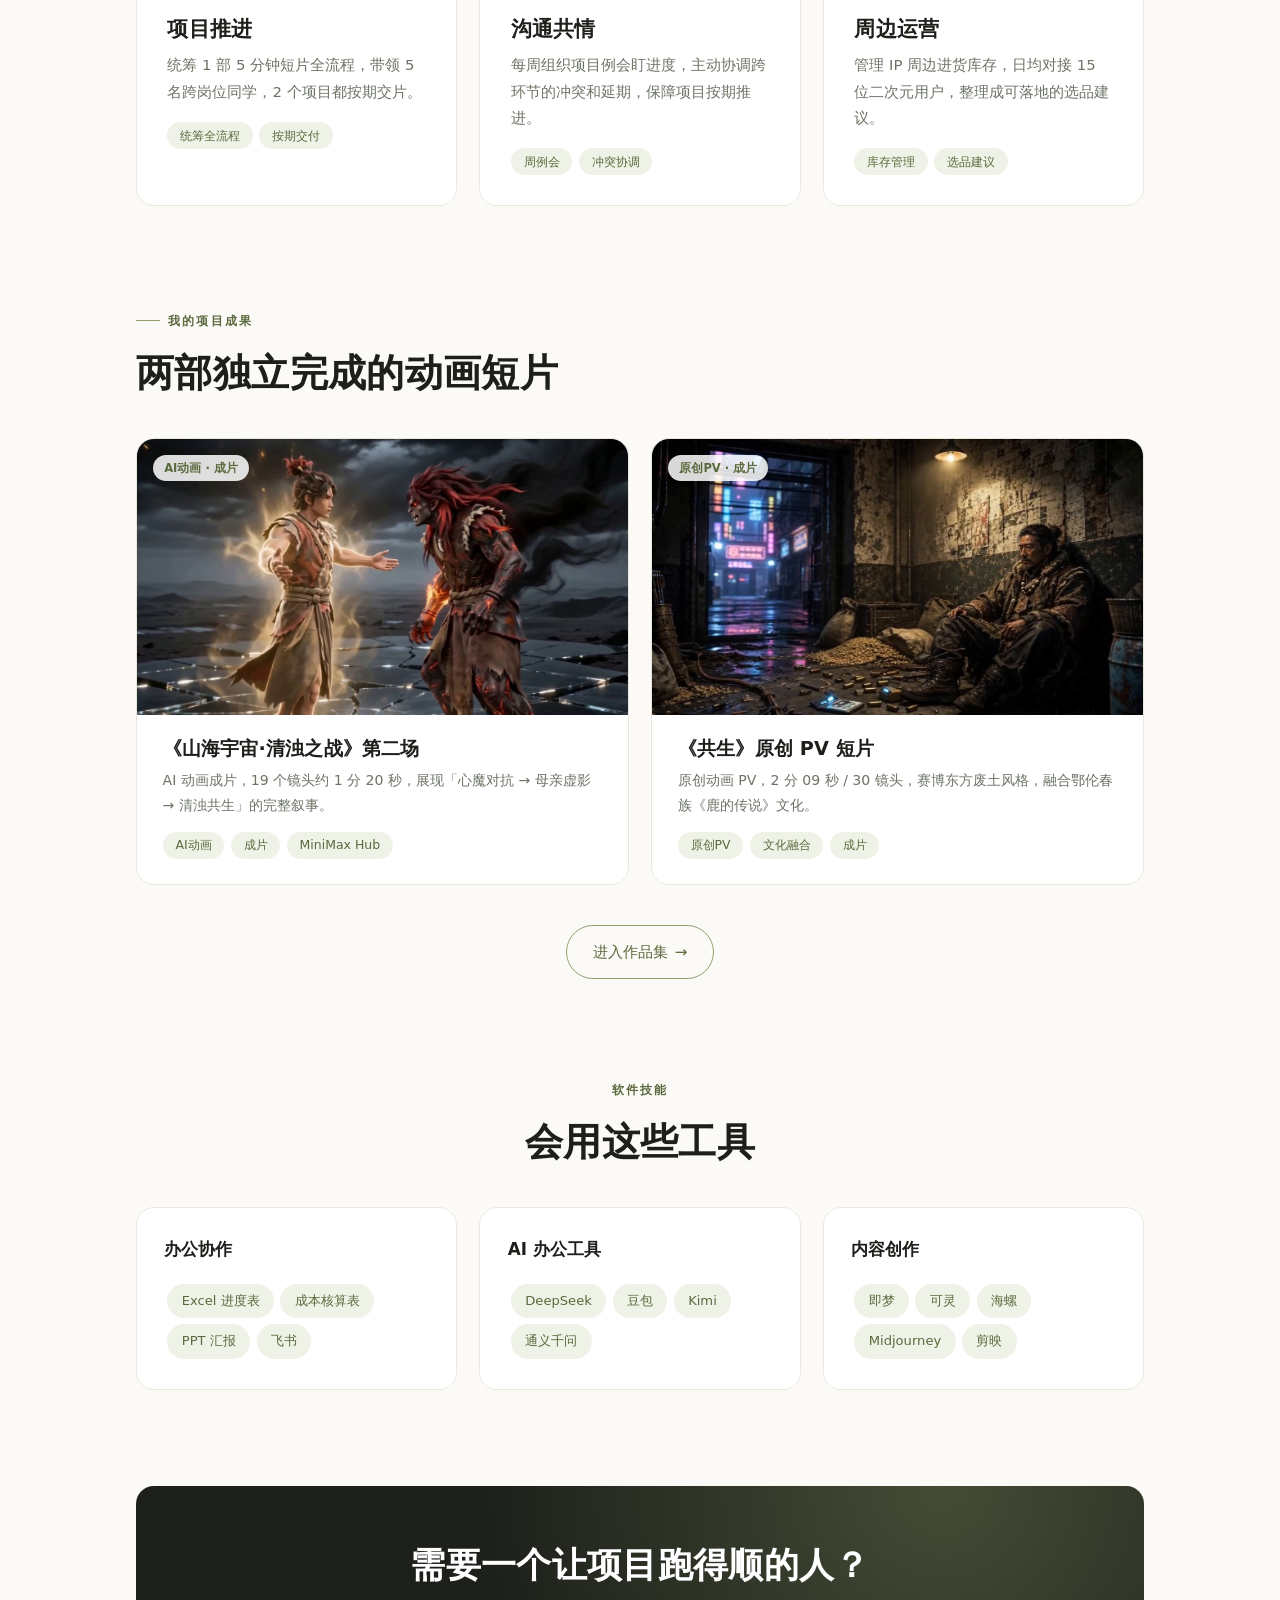
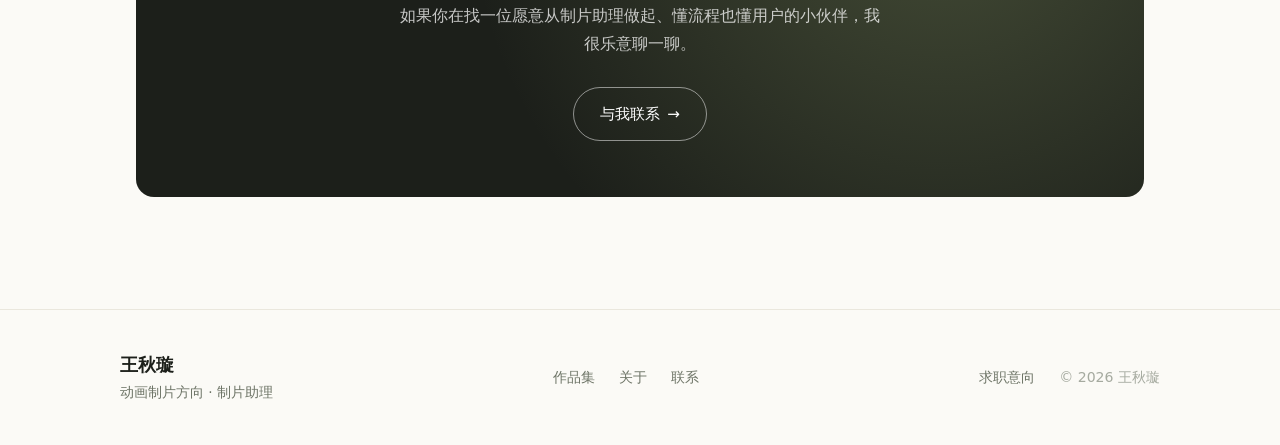
==== commit 51fc0918: "update index.html" ====
--- a/index.html
+++ b/index.html
@@ -44,8 +44,8 @@
         <span class="hi">你好，我是</span>
         王秋璇
       </h1>
-      <p class="role-line rise d3">懂动画流程，也懂二次元用户的制片助手</p>
-      <p class="tagline rise d4">把创作和交付串起来的那一环——既能当好盯进度的制片助理，也能读懂 ACG 用户的运营者。</p>
+      <p class="role-line rise d3">吉林动画学院动画专业 27 届应届毕业生</p>
+      <p class="tagline rise d4">把动画当作人生事业，从基础做起——愿意助力传统文化的创造性转化与二次元文化出海。</p>
       <div class="actions rise d5">
         <a class="btn btn-primary" href="works.html">查看作品 <span class="ar">→</span></a>
         <a class="btn btn-outline" href="contact.html">联系我</a>
@@ -63,8 +63,8 @@
     <div class="container">
       <div class="section-head reveal">
         <span class="eyebrow">关于我</span>
-        <h2>比起"会做动画"，更想做"让动画项目跑得顺"的人</h2>
-        <p>我同时懂动画制作流程与二次元用户——既能当好盯进度的制片助手，也能读懂 ACG 用户的运营者。在校动画项目里统筹了 2 部短片并全部按期交付，积累了项目推进、沟通共情与周边运营三方面能力。我热爱动画，愿意从制片助理基础岗切入深耕，项目赶工也能按要求交付。</p>
+        <h2>把动画当作人生事业，从基础做起</h2>
+        <p>吉林动画学院动画专业 27 届应届毕业生，意向岗位为制片。在校期间积极参与学校项目，积累了两部以上的 AI 动画制作流程经验，并协助同学完成学生项目的三维动画制作。我对动画行业有极高的热情，愿意从基础做起、不怕艰苦困难；也希望在工作中助力传统文化的创造性转化与创新性发展，为二次元文化发展与文化出海贡献绵薄之力。</p>
       </div>
       <div style="margin-top:1.8rem; display:flex; flex-wrap:wrap; gap:0.5rem" class="reveal" data-delay="1">
         <span class="chip">项目推进</span>
--- a/css/style.css
+++ b/css/style.css
@@ -233,8 +233,8 @@
 .info-row .k { font-size: 0.78rem; font-weight: 600; letter-spacing: 0.12em; color: var(--sage-600); width: 4.2rem; flex-shrink: 0; }
 .info-row .v { font-weight: 500; }
 .info-row .v.placeholder { color: var(--ink-soft); font-weight: 400; }
-.info-row .v .mail-link { color: var(--sage-600); font-weight: 500; text-decoration: none; border-bottom: 1px solid transparent; transition: color 0.2s, border-color 0.2s; }
-.info-row .v .mail-link:hover { color: var(--sage-500); border-color: var(--sage-500); }
+.mail-link { color: var(--sage-600); font-weight: 500; text-decoration: none; border-bottom: 1px solid transparent; transition: color 0.2s, border-color 0.2s; }
+.mail-link:hover { color: var(--sage-500); border-color: var(--sage-500); }
 
 .form-card { background: var(--surface); border: 1px solid var(--line); border-radius: var(--radius); padding: 2rem; }
 .form-grid { display: grid; gap: 1.4rem; }
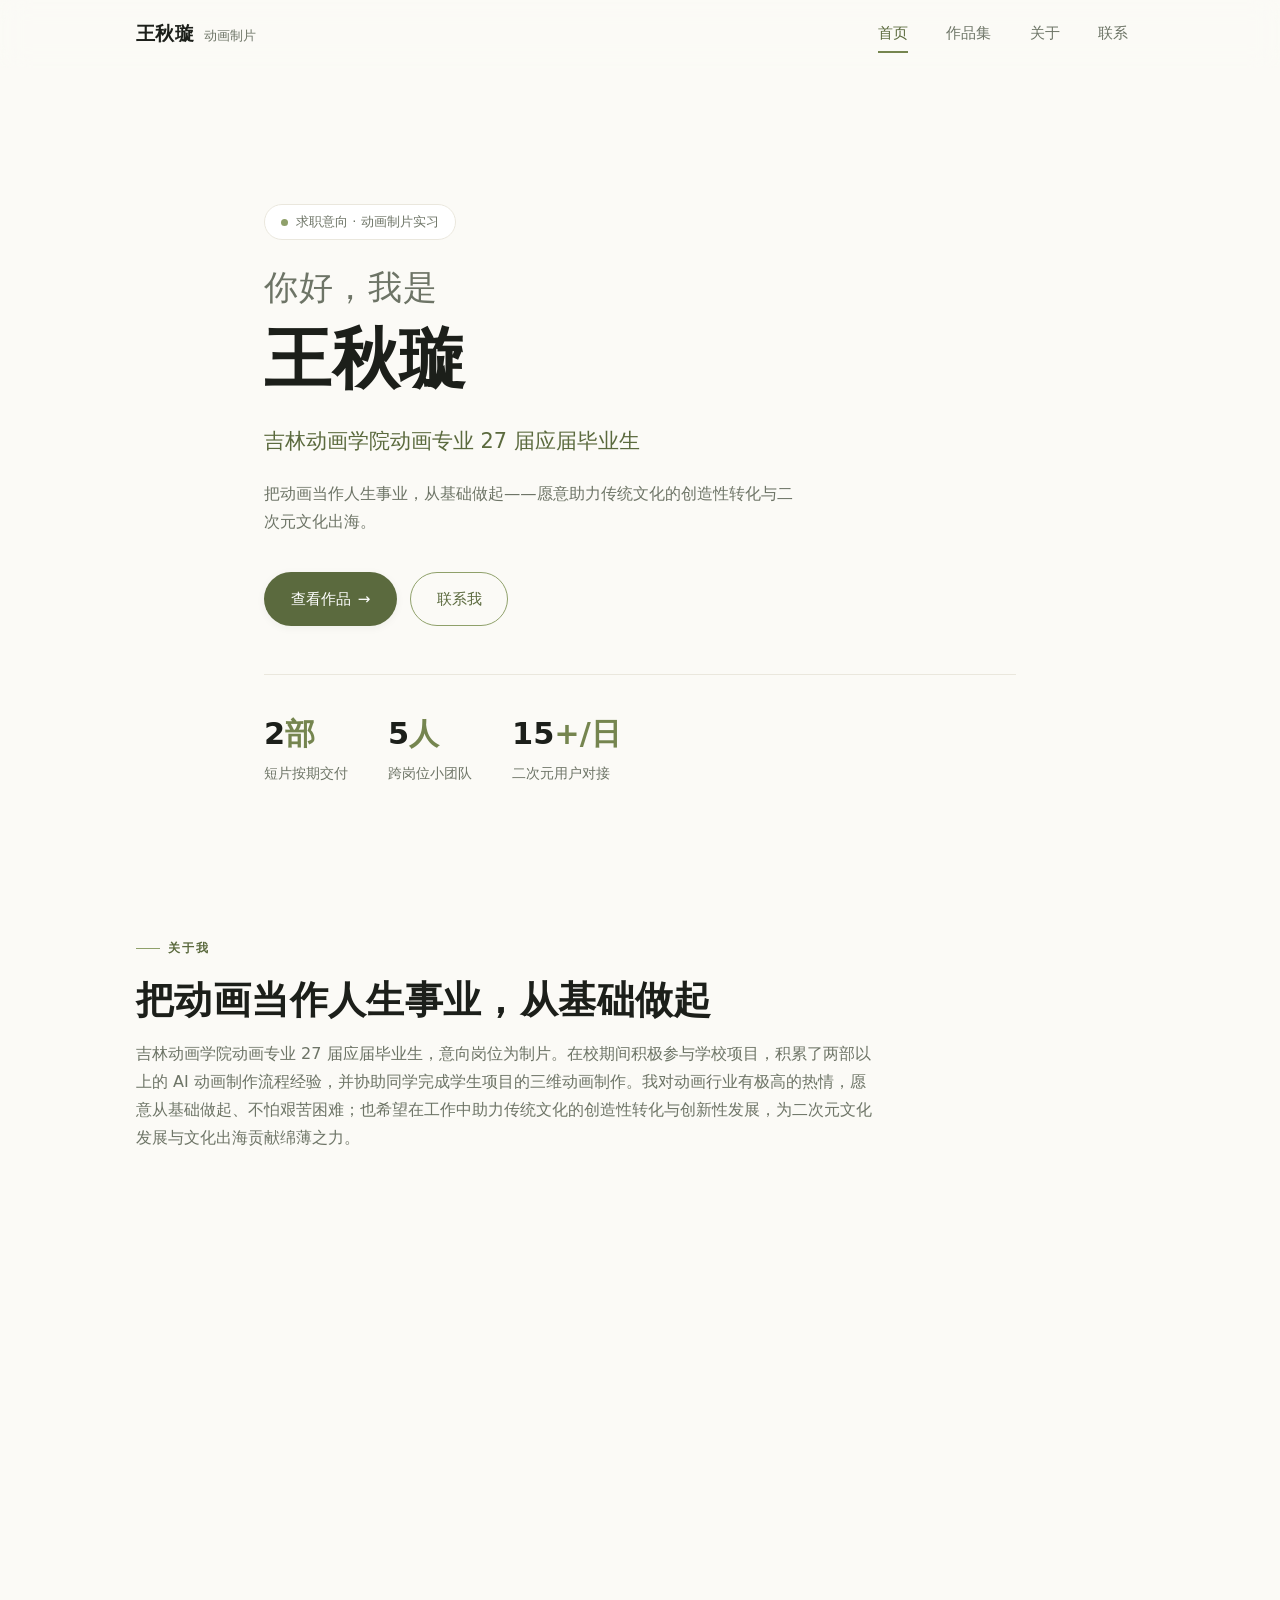
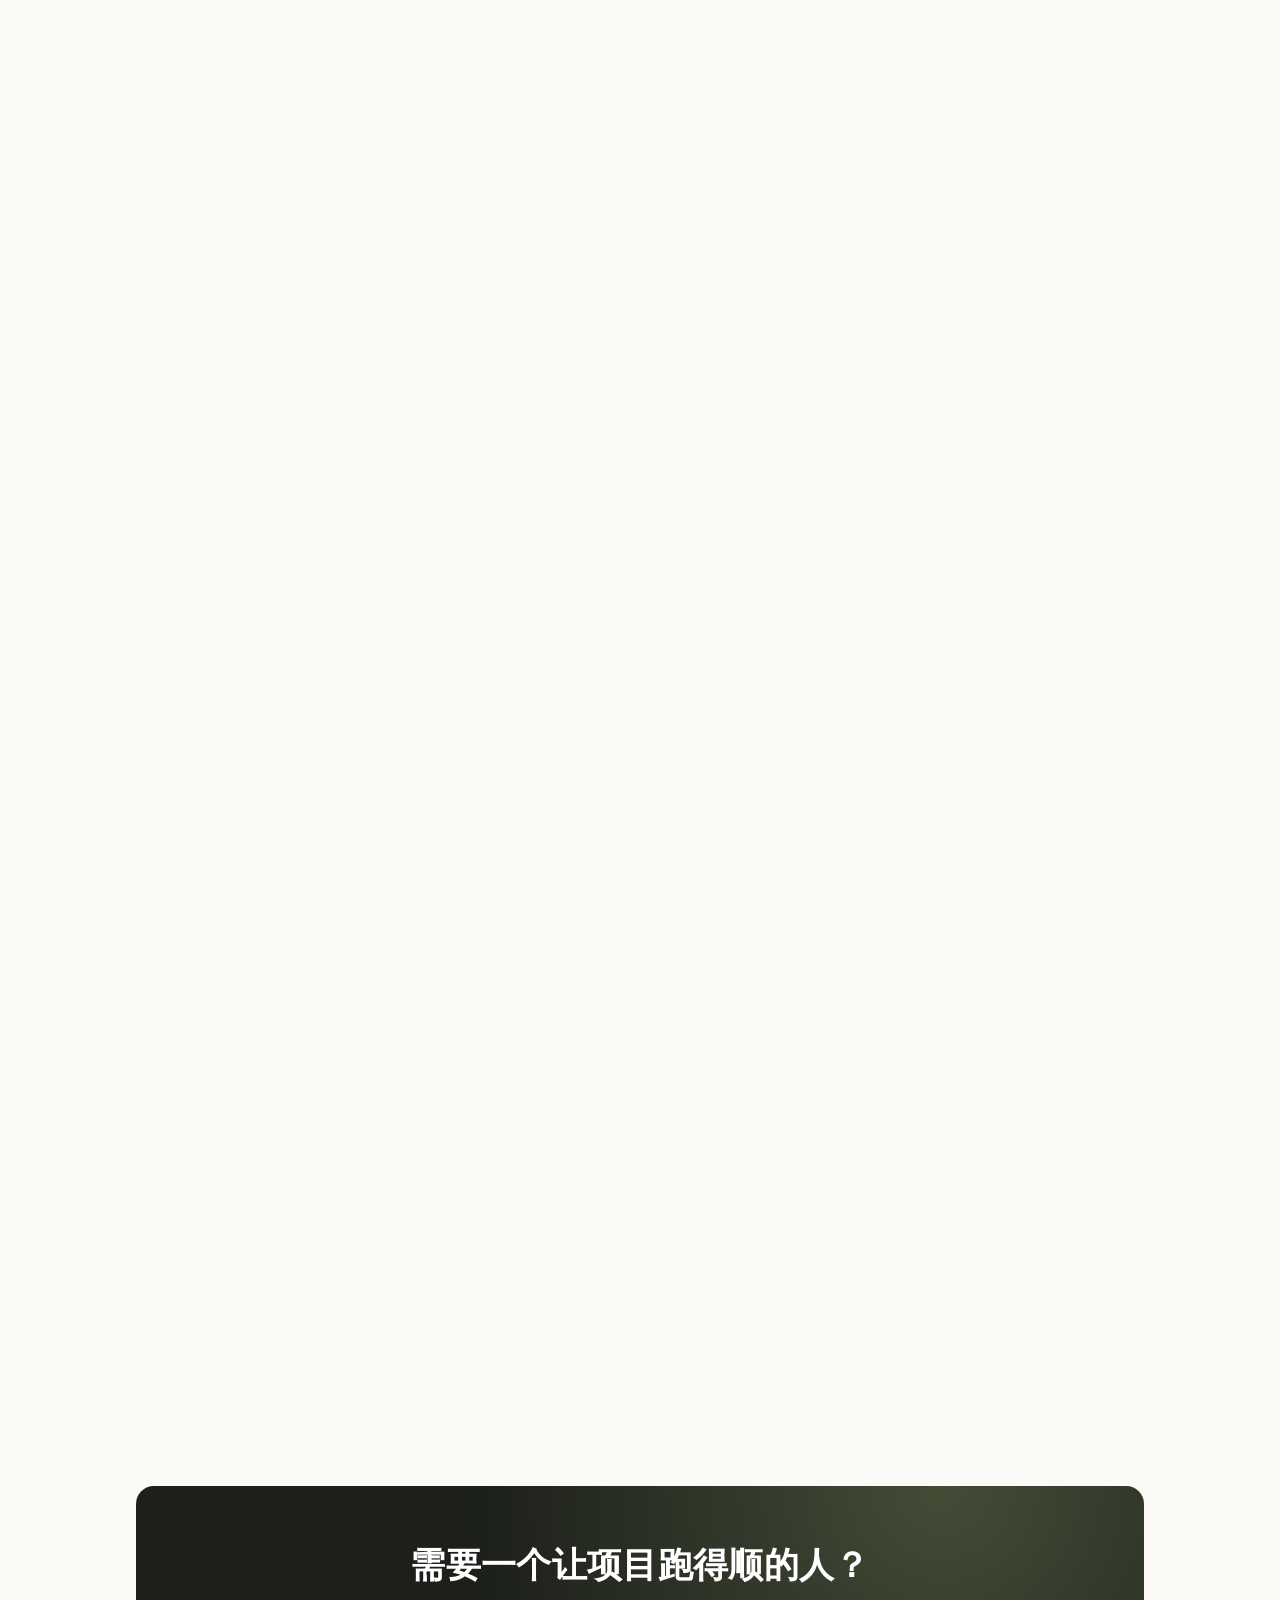
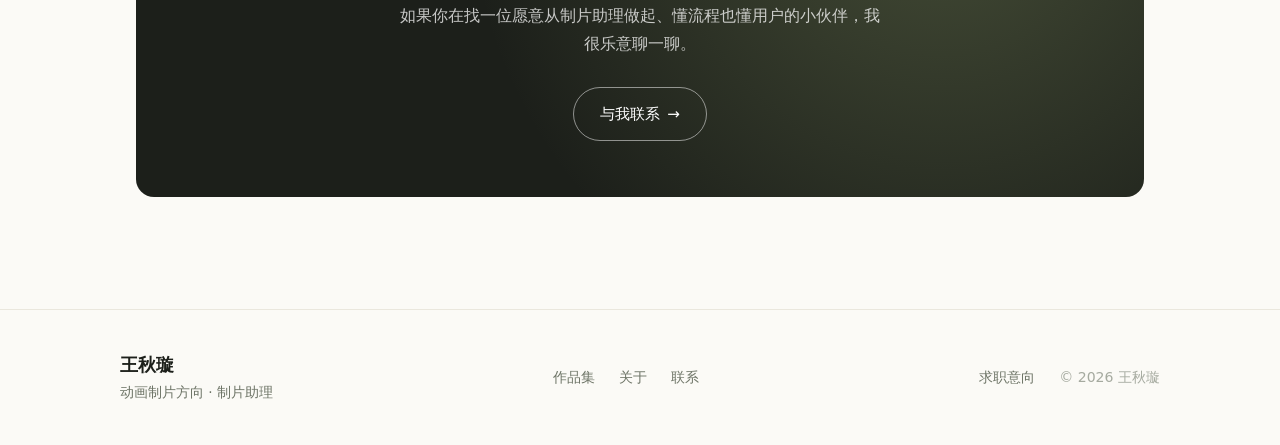
==== commit f7ce91be: "update index.html" ====
--- a/index.html
+++ b/index.html
@@ -89,8 +89,8 @@
         <div class="focus-card reveal">
           <span class="num">01</span>
           <h3>项目推进</h3>
-          <p>统筹 1 部 5 分钟短片全流程，带领 5 名跨岗位同学，2 个项目都按期交片。</p>
-          <div class="stat"><span class="chip">统筹全流程</span><span class="chip">按期交付</span></div>
+          <p>统筹 1 部 5 分钟短片全流程，制定制片计划并带 5 名跨岗位同学执行，2 个项目都按期交片。</p>
+          <div class="stat"><span class="chip">制片计划</span><span class="chip">统筹全流程</span><span class="chip">按期交付</span></div>
         </div>
         <div class="focus-card reveal" data-delay="1">
           <span class="num">02</span>
@@ -101,8 +101,8 @@
         <div class="focus-card reveal" data-delay="2">
           <span class="num">03</span>
           <h3>周边运营</h3>
-          <p>管理 IP 周边进货库存，日均对接 15 位二次元用户，整理成可落地的选品建议。</p>
-          <div class="stat"><span class="chip">库存管理</span><span class="chip">选品建议</span></div>
+          <p>管理 IP 周边进货库存，日均对接 15 位二次元用户，以宣发运营视角整理出可落地的选品建议。</p>
+          <div class="stat"><span class="chip">库存管理</span><span class="chip">选品建议</span><span class="chip">宣发运营</span></div>
         </div>
       </div>
     </div>
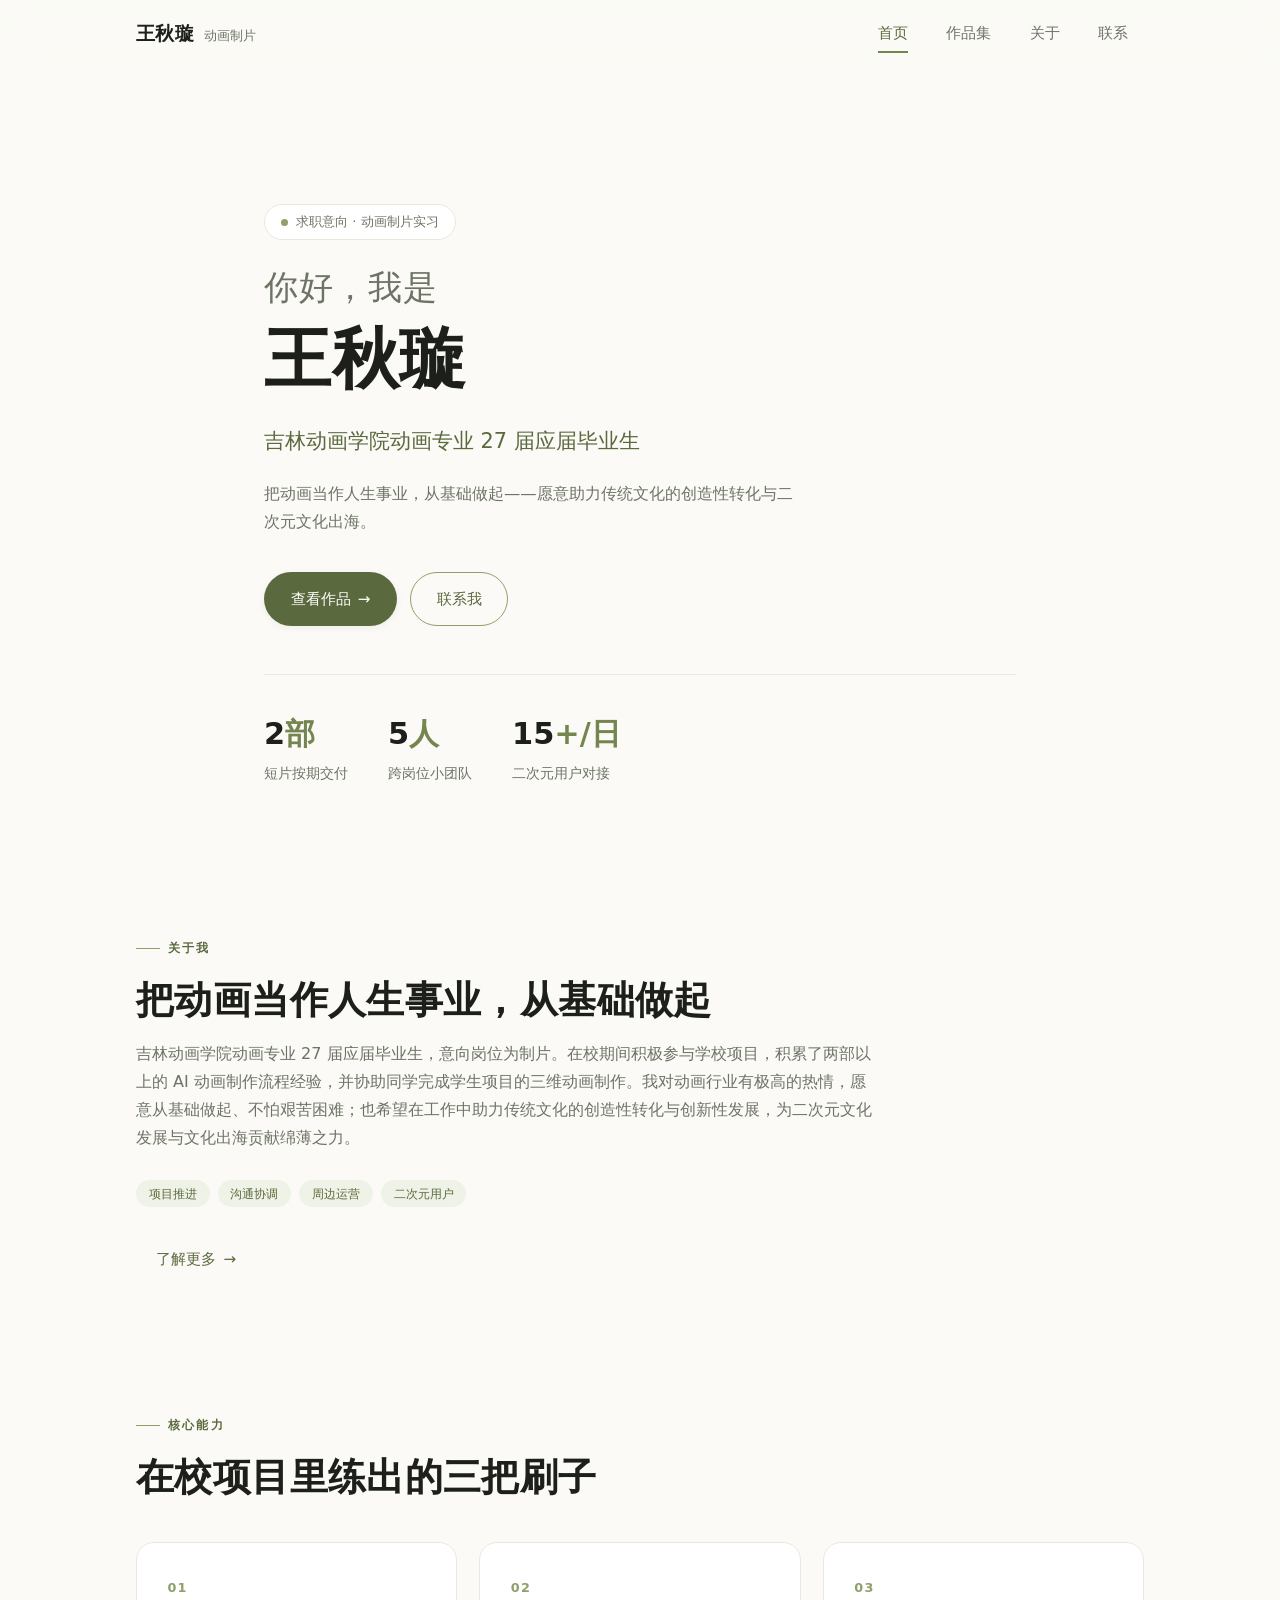
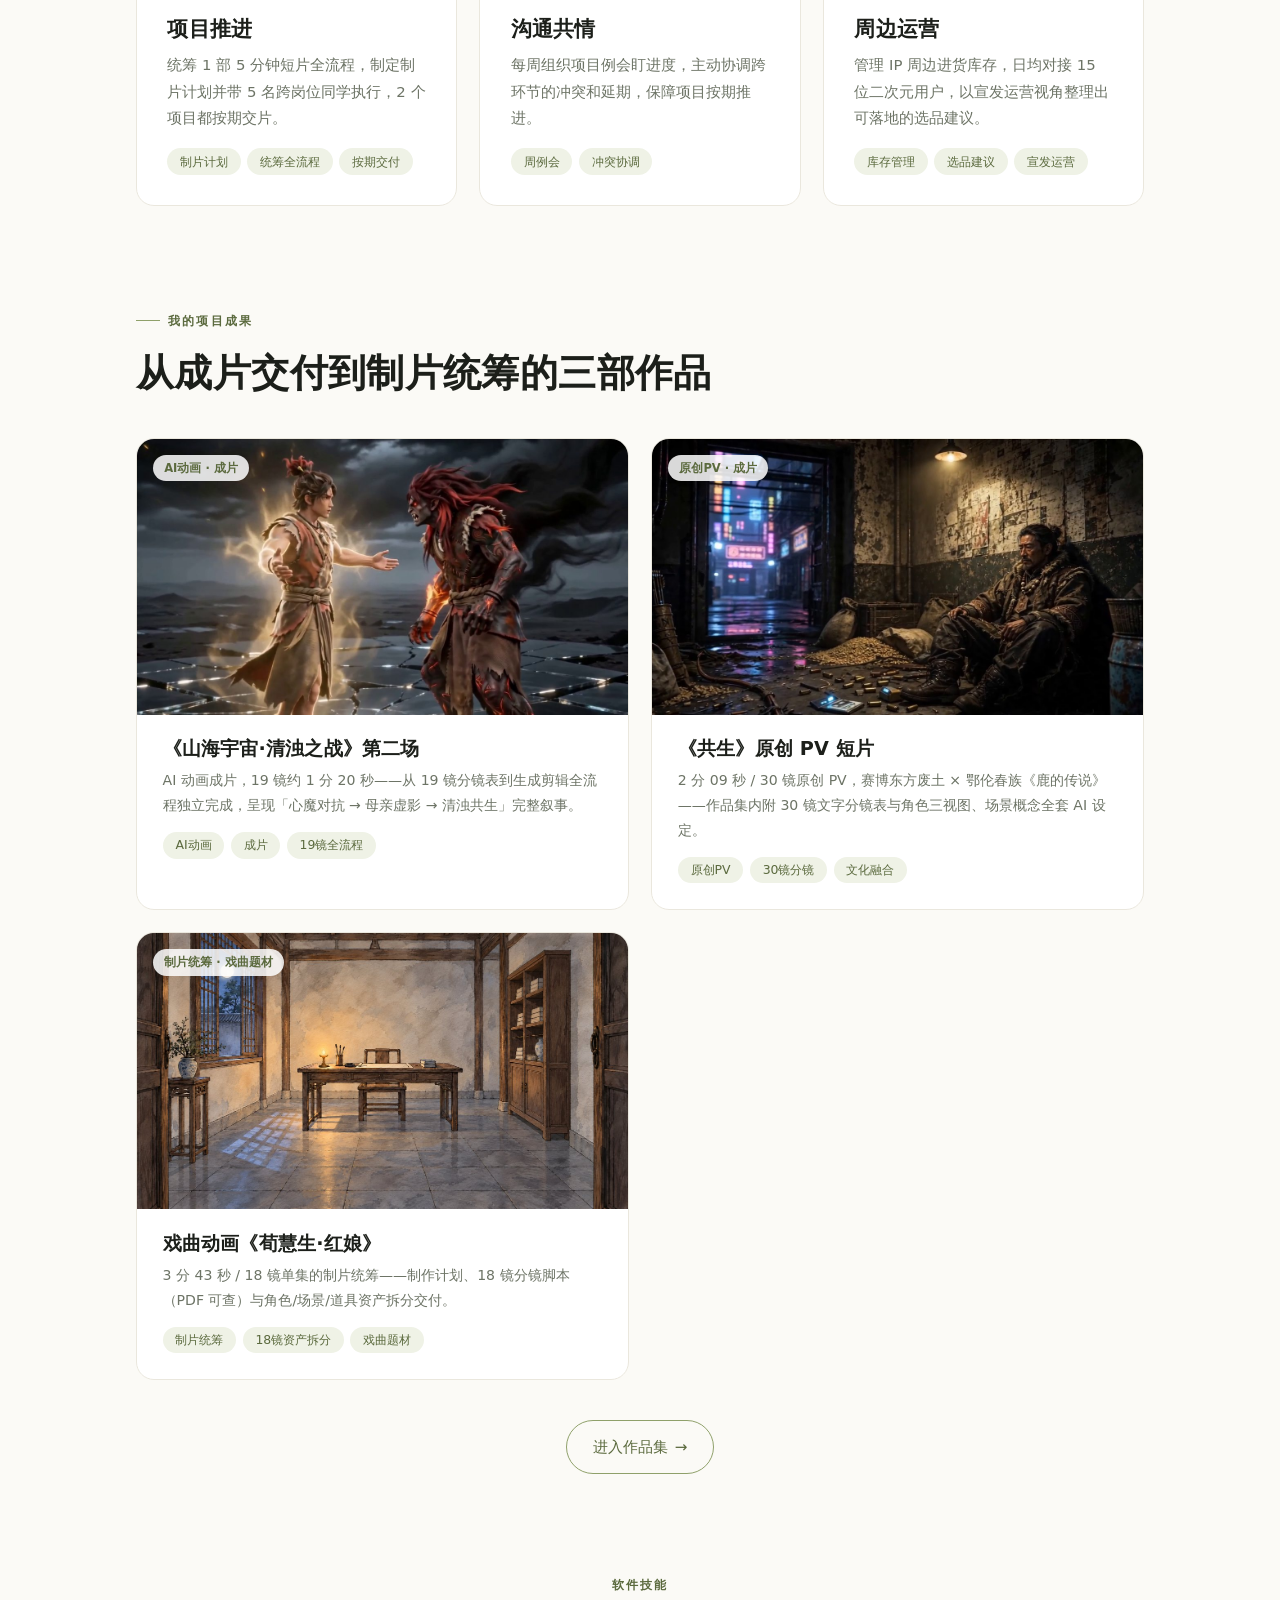
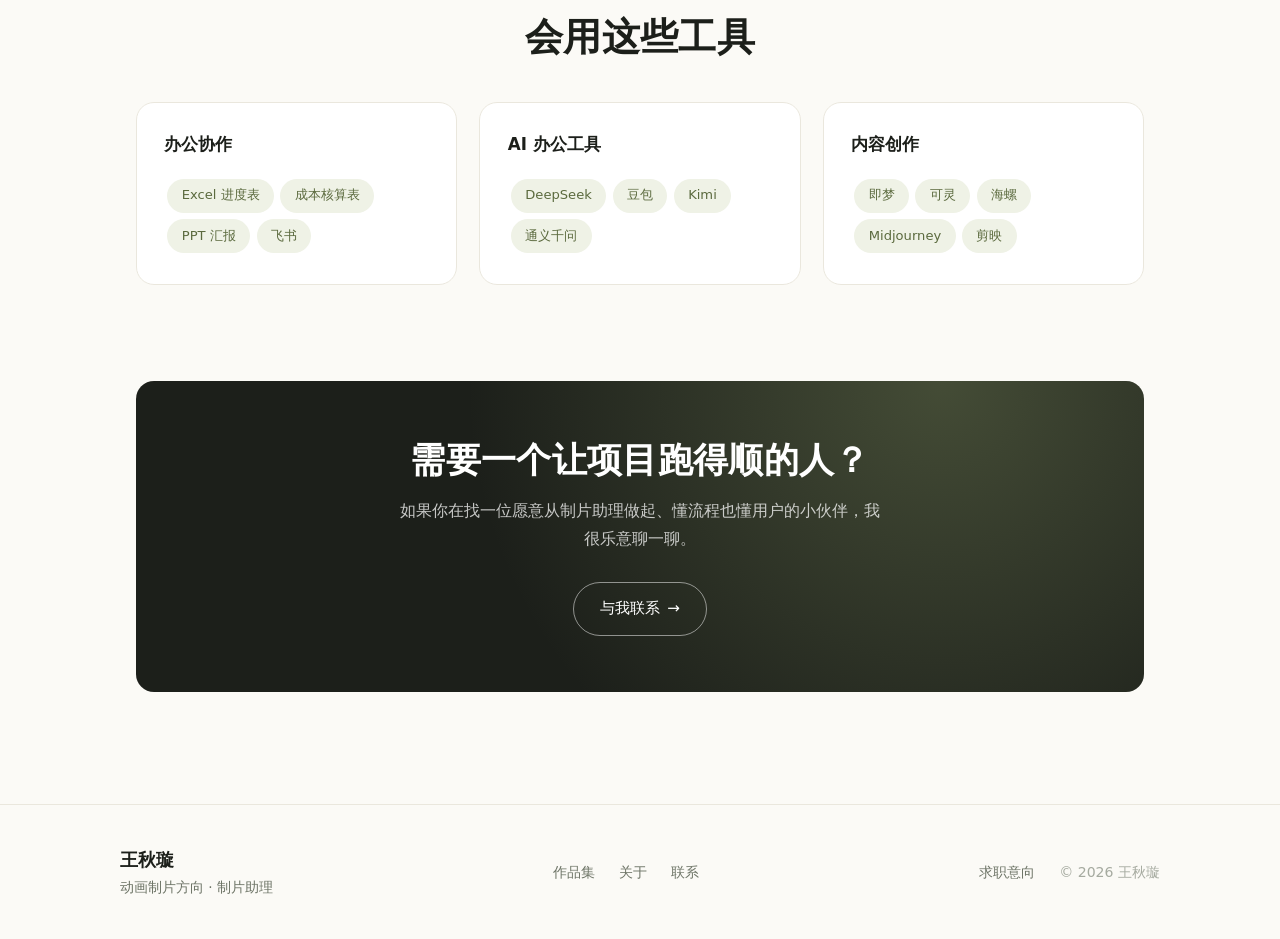
==== commit 0ba84404: "update index.html" ====
--- a/index.html
+++ b/index.html
@@ -113,7 +113,7 @@
     <div class="container">
       <div class="section-head reveal">
         <span class="eyebrow">我的项目成果</span>
-        <h2>两部独立完成的动画短片</h2>
+        <h2>从成片交付到制片统筹的三部作品</h2>
       </div>
       <div class="grid-2" style="margin-top:2.5rem">
         <a class="card reveal" href="works.html">
@@ -123,8 +123,8 @@
           </div>
           <div class="card-body">
             <h3>《山海宇宙·清浊之战》第二场</h3>
-            <p>AI 动画成片，19 个镜头约 1 分 20 秒，展现「心魔对抗 → 母亲虚影 → 清浊共生」的完整叙事。</p>
-            <div class="card-tags"><span class="chip">AI动画</span><span class="chip">成片</span><span class="chip">MiniMax Hub</span></div>
+            <p>AI 动画成片，19 镜约 1 分 20 秒——从 19 镜分镜表到生成剪辑全流程独立完成，呈现「心魔对抗 → 母亲虚影 → 清浊共生」完整叙事。</p>
+            <div class="card-tags"><span class="chip">AI动画</span><span class="chip">成片</span><span class="chip">19镜全流程</span></div>
           </div>
         </a>
         <a class="card reveal" data-delay="1" href="works.html">
@@ -134,8 +134,19 @@
           </div>
           <div class="card-body">
             <h3>《共生》原创 PV 短片</h3>
-            <p>原创动画 PV，2 分 09 秒 / 30 镜头，赛博东方废土风格，融合鄂伦春族《鹿的传说》文化。</p>
-            <div class="card-tags"><span class="chip">原创PV</span><span class="chip">文化融合</span><span class="chip">成片</span></div>
+            <p>2 分 09 秒 / 30 镜原创 PV，赛博东方废土 × 鄂伦春族《鹿的传说》——作品集内附 30 镜文字分镜表与角色三视图、场景概念全套 AI 设定。</p>
+            <div class="card-tags"><span class="chip">原创PV</span><span class="chip">30镜分镜</span><span class="chip">文化融合</span></div>
+          </div>
+        </a>
+        <a class="card reveal" data-delay="2" href="works.html">
+          <div class="card-cover">
+            <img src="assets/works/xhs/study_front.png" alt="《荀慧生·红娘》书斋场景" />
+            <span class="cat">制片统筹 · 戏曲题材</span>
+          </div>
+          <div class="card-body">
+            <h3>戏曲动画《荀慧生·红娘》</h3>
+            <p>3 分 43 秒 / 18 镜单集的制片统筹——制作计划、18 镜分镜脚本（PDF 可查）与角色/场景/道具资产拆分交付。</p>
+            <div class="card-tags"><span class="chip">制片统筹</span><span class="chip">18镜资产拆分</span><span class="chip">戏曲题材</span></div>
           </div>
         </a>
       </div>
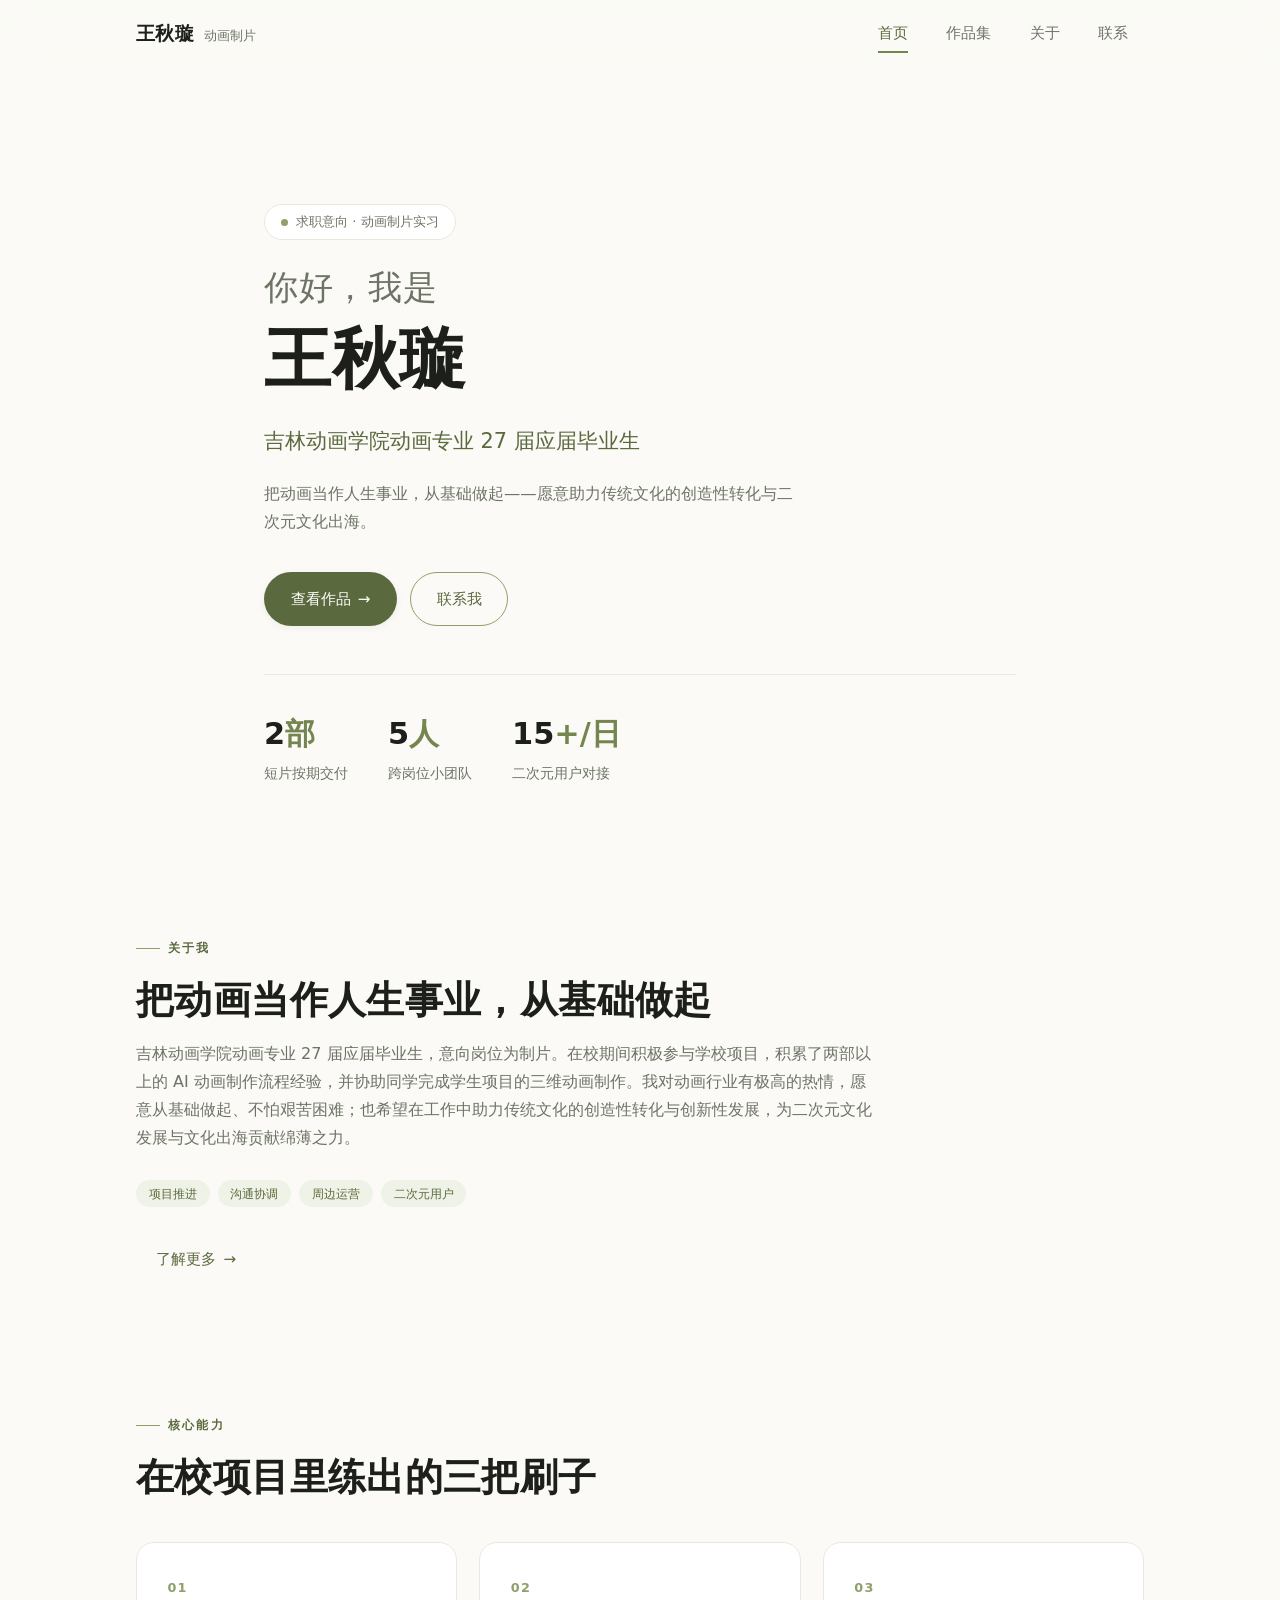
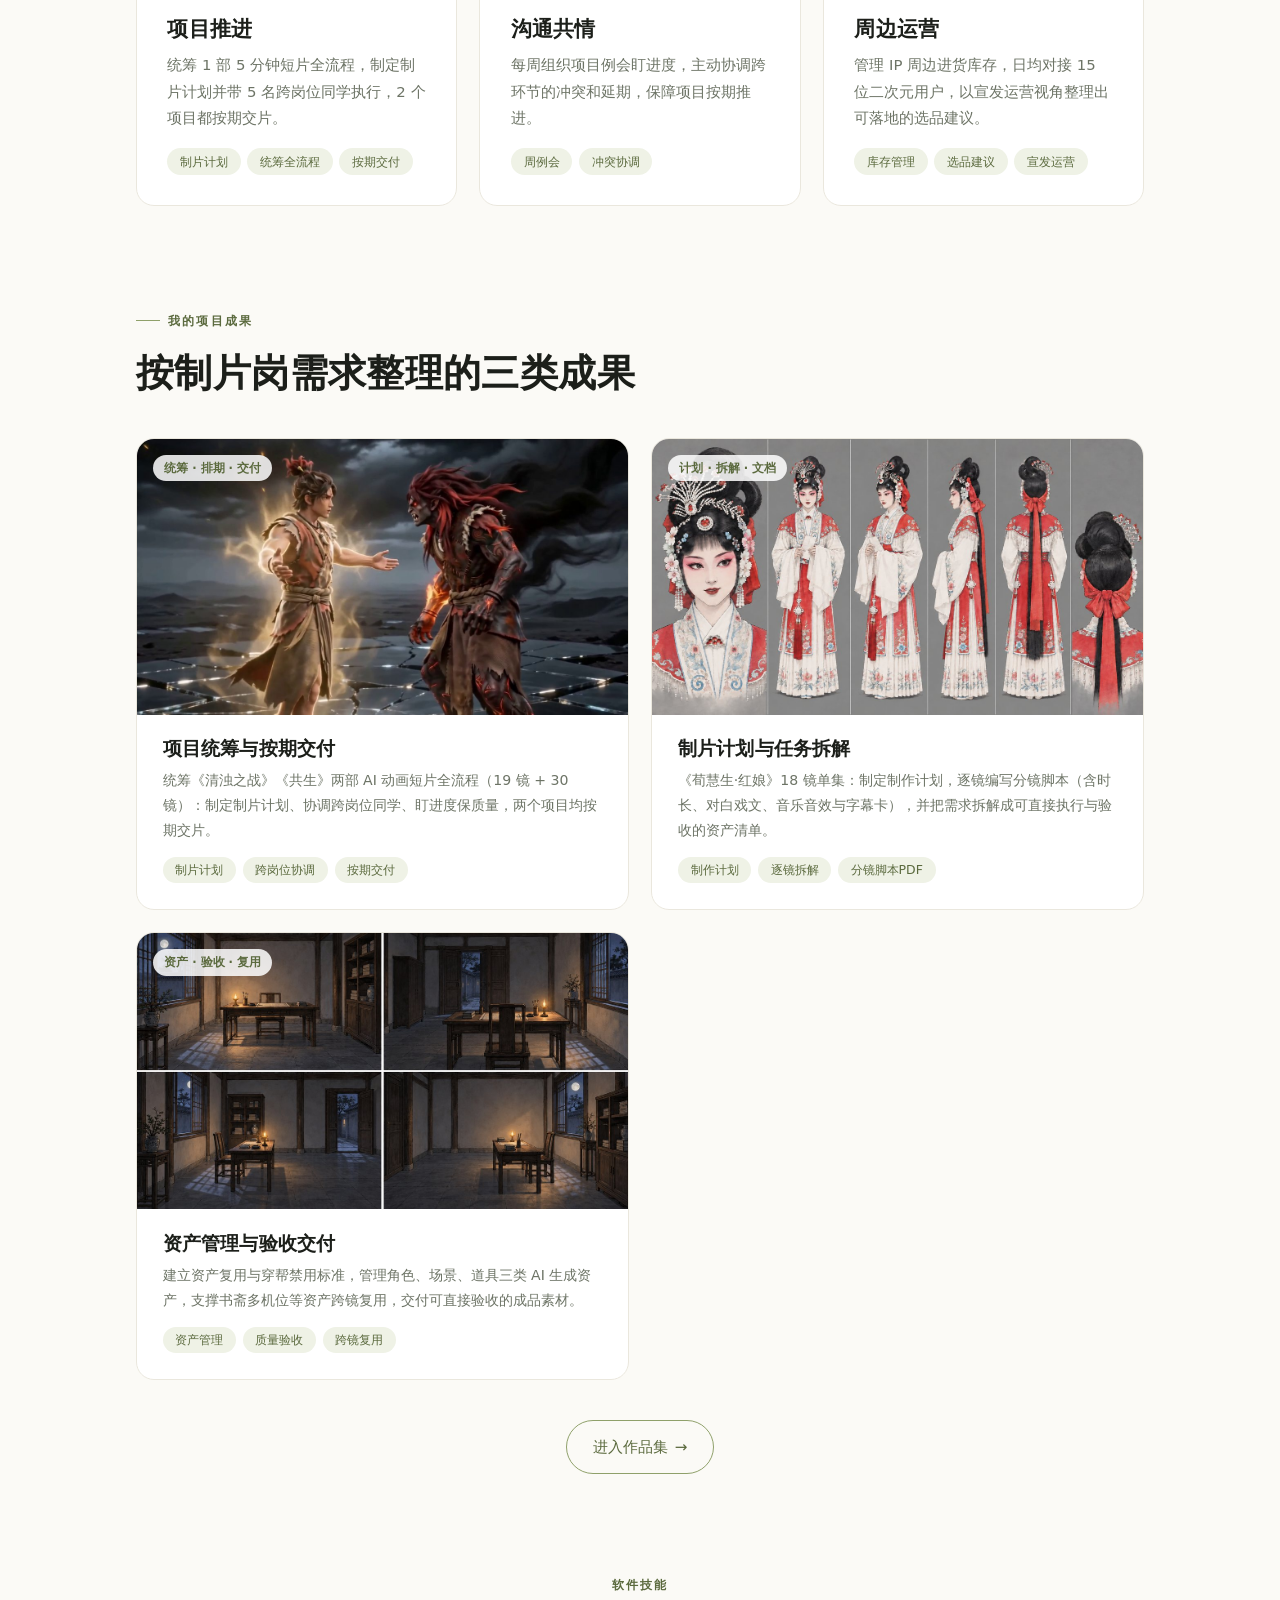
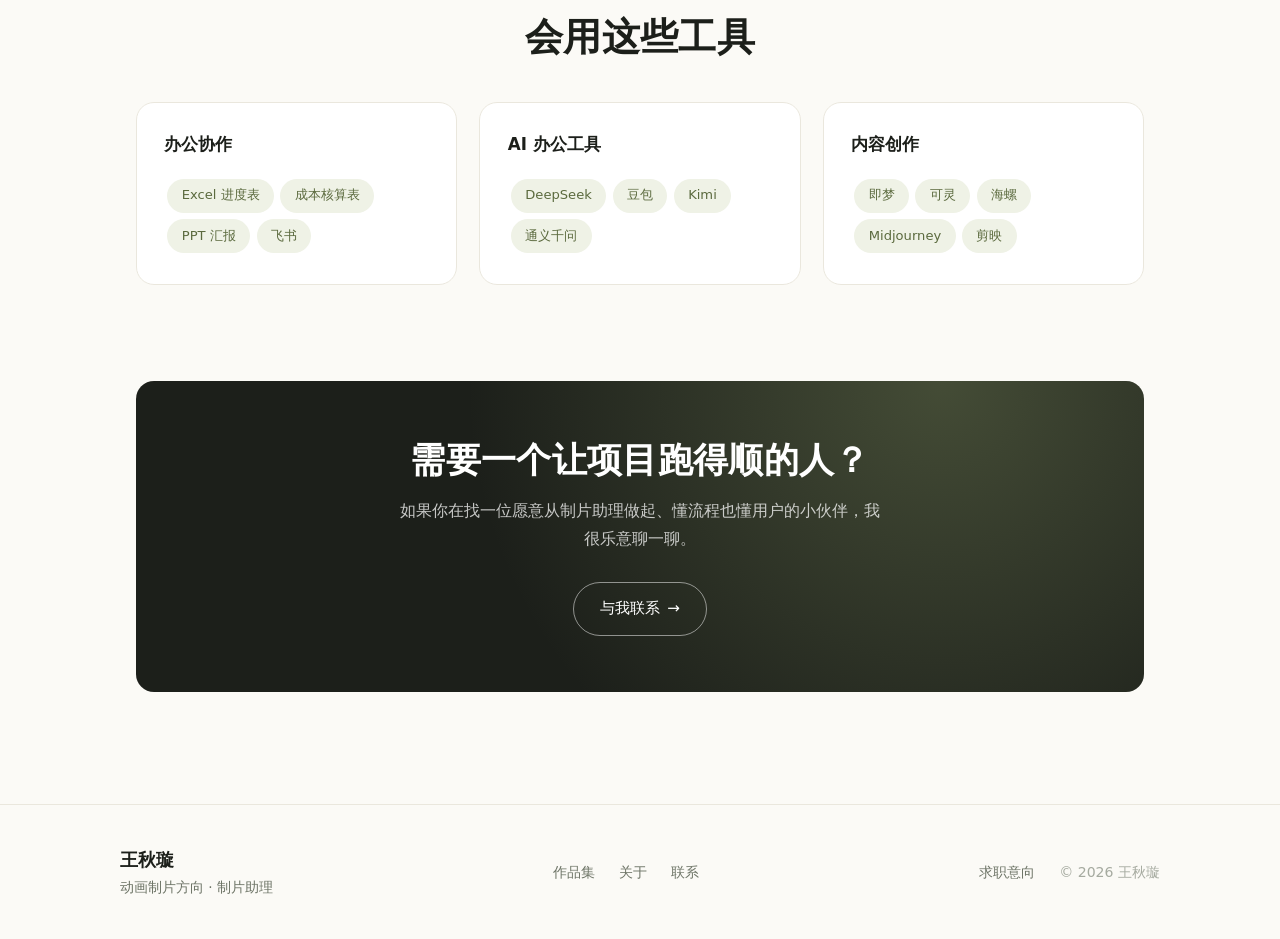
==== commit 74ef88a0: "update index.html" ====
--- a/index.html
+++ b/index.html
@@ -113,40 +113,40 @@
     <div class="container">
       <div class="section-head reveal">
         <span class="eyebrow">我的项目成果</span>
-        <h2>从成片交付到制片统筹的三部作品</h2>
+        <h2>按制片岗需求整理的三类成果</h2>
       </div>
       <div class="grid-2" style="margin-top:2.5rem">
         <a class="card reveal" href="works.html">
           <div class="card-cover">
-            <img src="assets/works/covers/qingzhuo_cover.jpg" alt="《清浊之战》封面" />
-            <span class="cat">AI动画 · 成片</span>
+            <img src="assets/works/covers/qingzhuo_cover.jpg" alt="项目统筹：两部短片封面" />
+            <span class="cat">统筹 · 排期 · 交付</span>
           </div>
           <div class="card-body">
-            <h3>《山海宇宙·清浊之战》第二场</h3>
-            <p>AI 动画成片，19 镜约 1 分 20 秒——从 19 镜分镜表到生成剪辑全流程独立完成，呈现「心魔对抗 → 母亲虚影 → 清浊共生」完整叙事。</p>
-            <div class="card-tags"><span class="chip">AI动画</span><span class="chip">成片</span><span class="chip">19镜全流程</span></div>
+            <h3>项目统筹与按期交付</h3>
+            <p>统筹《清浊之战》《共生》两部 AI 动画短片全流程（19 镜 + 30 镜）：制定制片计划、协调跨岗位同学、盯进度保质量，两个项目均按期交片。</p>
+            <div class="card-tags"><span class="chip">制片计划</span><span class="chip">跨岗位协调</span><span class="chip">按期交付</span></div>
           </div>
         </a>
         <a class="card reveal" data-delay="1" href="works.html">
           <div class="card-cover">
-            <img src="assets/works/covers/gongsheng_cover.jpg" alt="《共生》PV封面" />
-            <span class="cat">原创PV · 成片</span>
+            <img src="assets/works/xhs/hongniang_char.png" alt="制片计划与任务拆解" />
+            <span class="cat">计划 · 拆解 · 文档</span>
           </div>
           <div class="card-body">
-            <h3>《共生》原创 PV 短片</h3>
-            <p>2 分 09 秒 / 30 镜原创 PV，赛博东方废土 × 鄂伦春族《鹿的传说》——作品集内附 30 镜文字分镜表与角色三视图、场景概念全套 AI 设定。</p>
-            <div class="card-tags"><span class="chip">原创PV</span><span class="chip">30镜分镜</span><span class="chip">文化融合</span></div>
+            <h3>制片计划与任务拆解</h3>
+            <p>《荀慧生·红娘》18 镜单集：制定制作计划，逐镜编写分镜脚本（含时长、对白戏文、音乐音效与字幕卡），并把需求拆解成可直接执行与验收的资产清单。</p>
+            <div class="card-tags"><span class="chip">制作计划</span><span class="chip">逐镜拆解</span><span class="chip">分镜脚本PDF</span></div>
           </div>
         </a>
         <a class="card reveal" data-delay="2" href="works.html">
           <div class="card-cover">
-            <img src="assets/works/xhs/study_front.png" alt="《荀慧生·红娘》书斋场景" />
-            <span class="cat">制片统筹 · 戏曲题材</span>
+            <img src="assets/works/xhs/study_empty.png" alt="资产管理与验收交付" />
+            <span class="cat">资产 · 验收 · 复用</span>
           </div>
           <div class="card-body">
-            <h3>戏曲动画《荀慧生·红娘》</h3>
-            <p>3 分 43 秒 / 18 镜单集的制片统筹——制作计划、18 镜分镜脚本（PDF 可查）与角色/场景/道具资产拆分交付。</p>
-            <div class="card-tags"><span class="chip">制片统筹</span><span class="chip">18镜资产拆分</span><span class="chip">戏曲题材</span></div>
+            <h3>资产管理与验收交付</h3>
+            <p>建立资产复用与穿帮禁用标准，管理角色、场景、道具三类 AI 生成资产，支撑书斋多机位等资产跨镜复用，交付可直接验收的成品素材。</p>
+            <div class="card-tags"><span class="chip">资产管理</span><span class="chip">质量验收</span><span class="chip">跨镜复用</span></div>
           </div>
         </a>
       </div>
